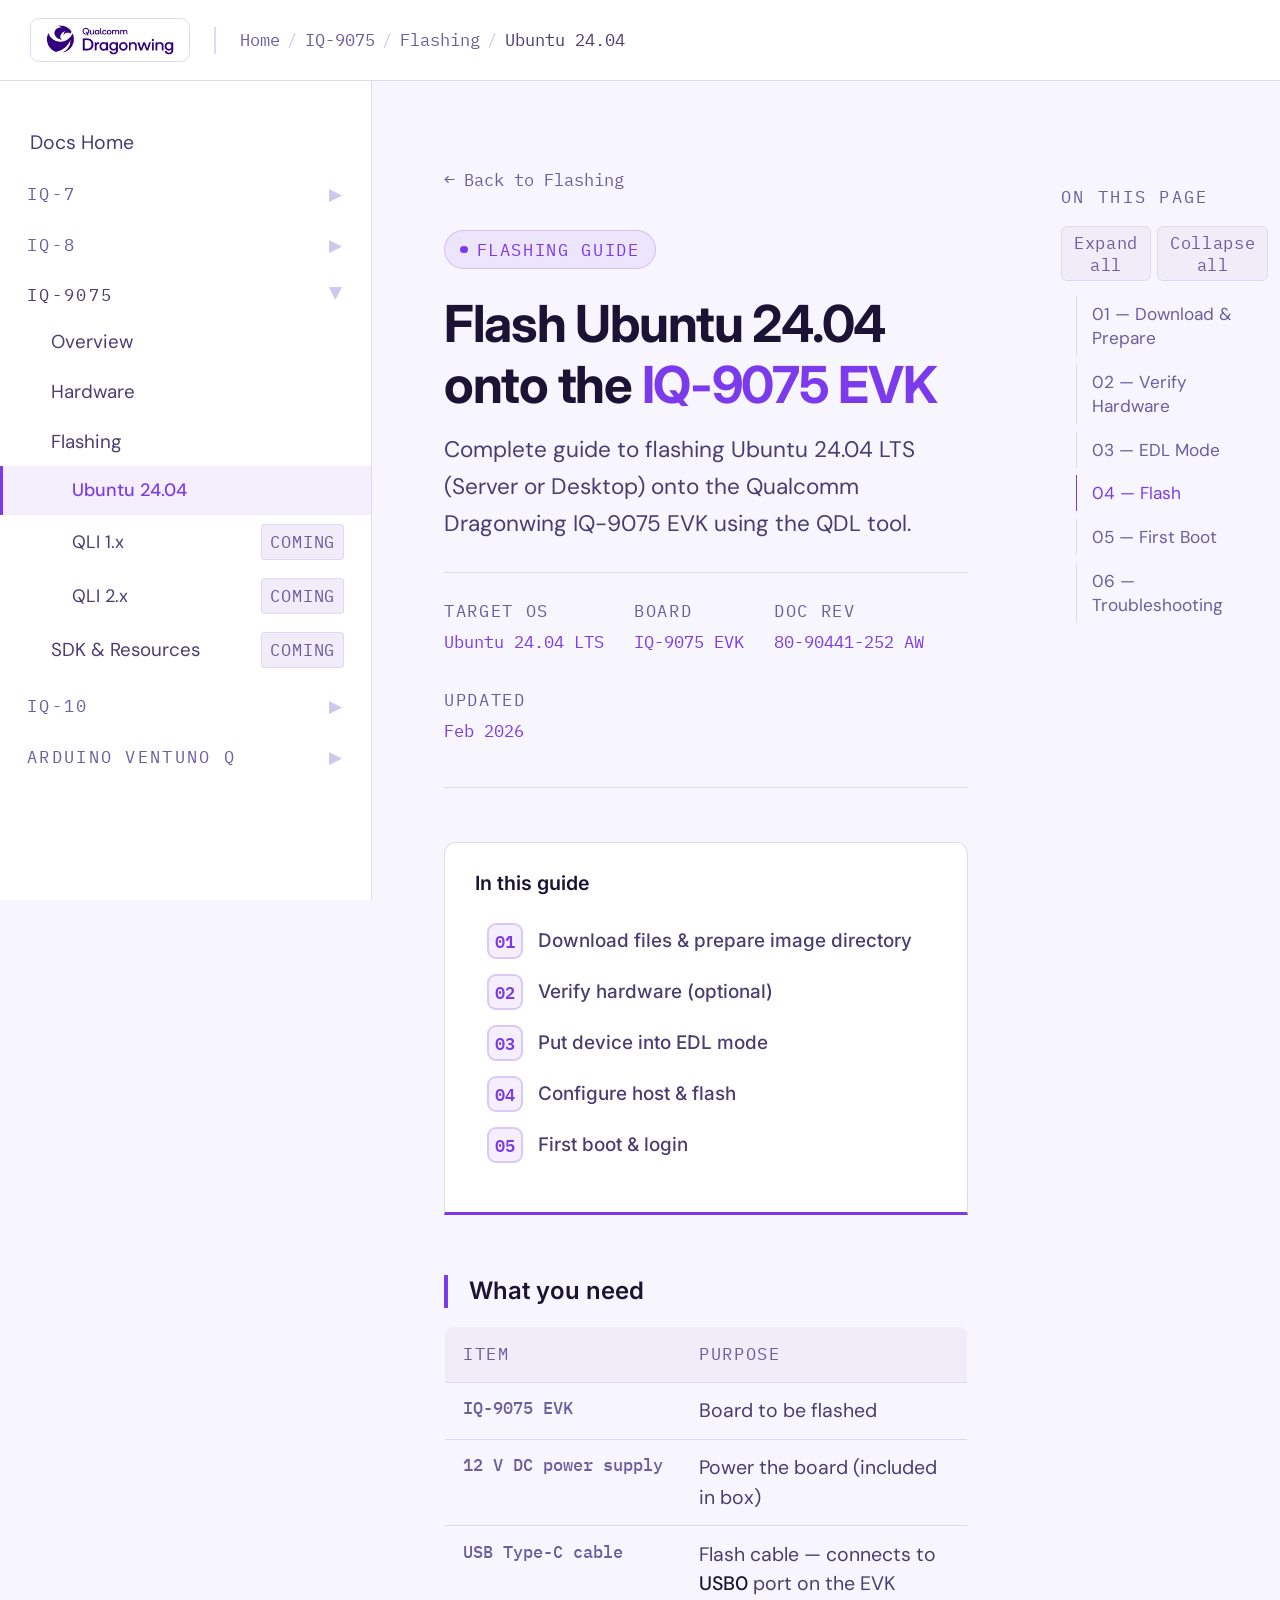
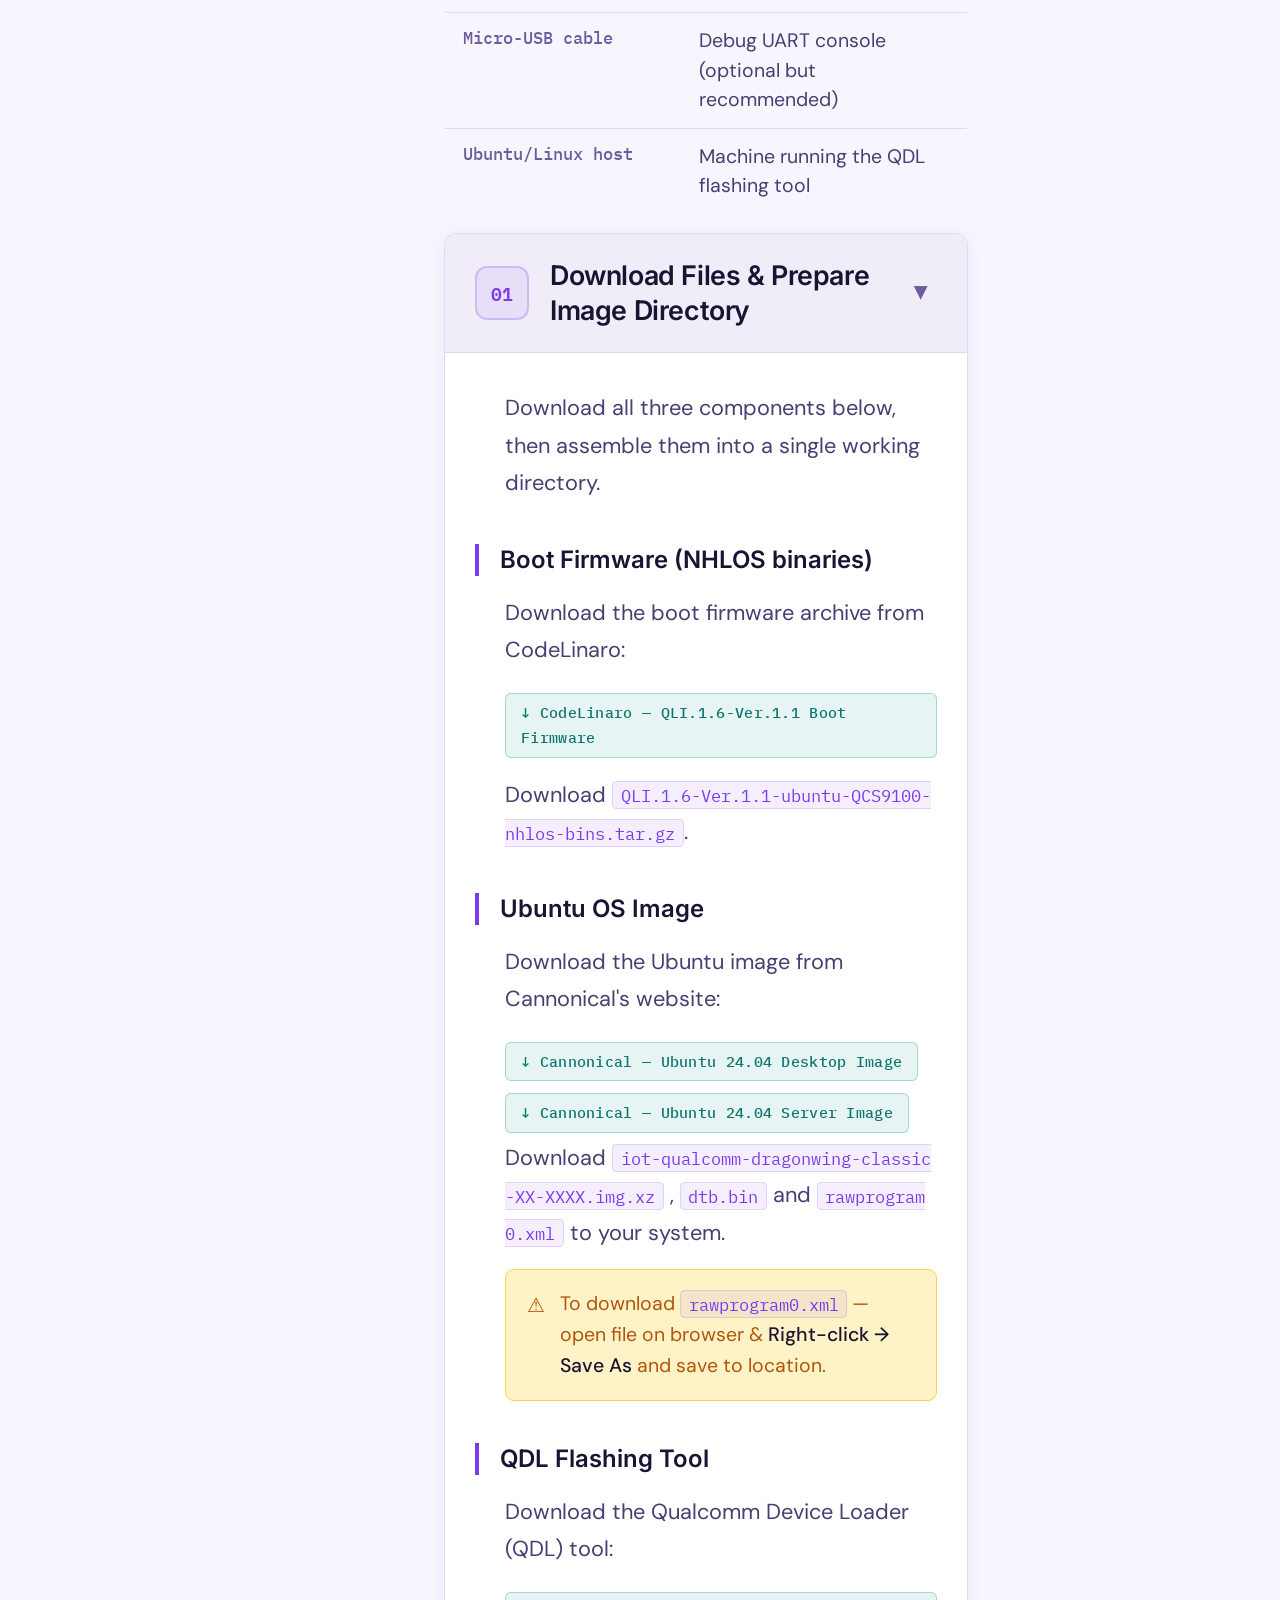
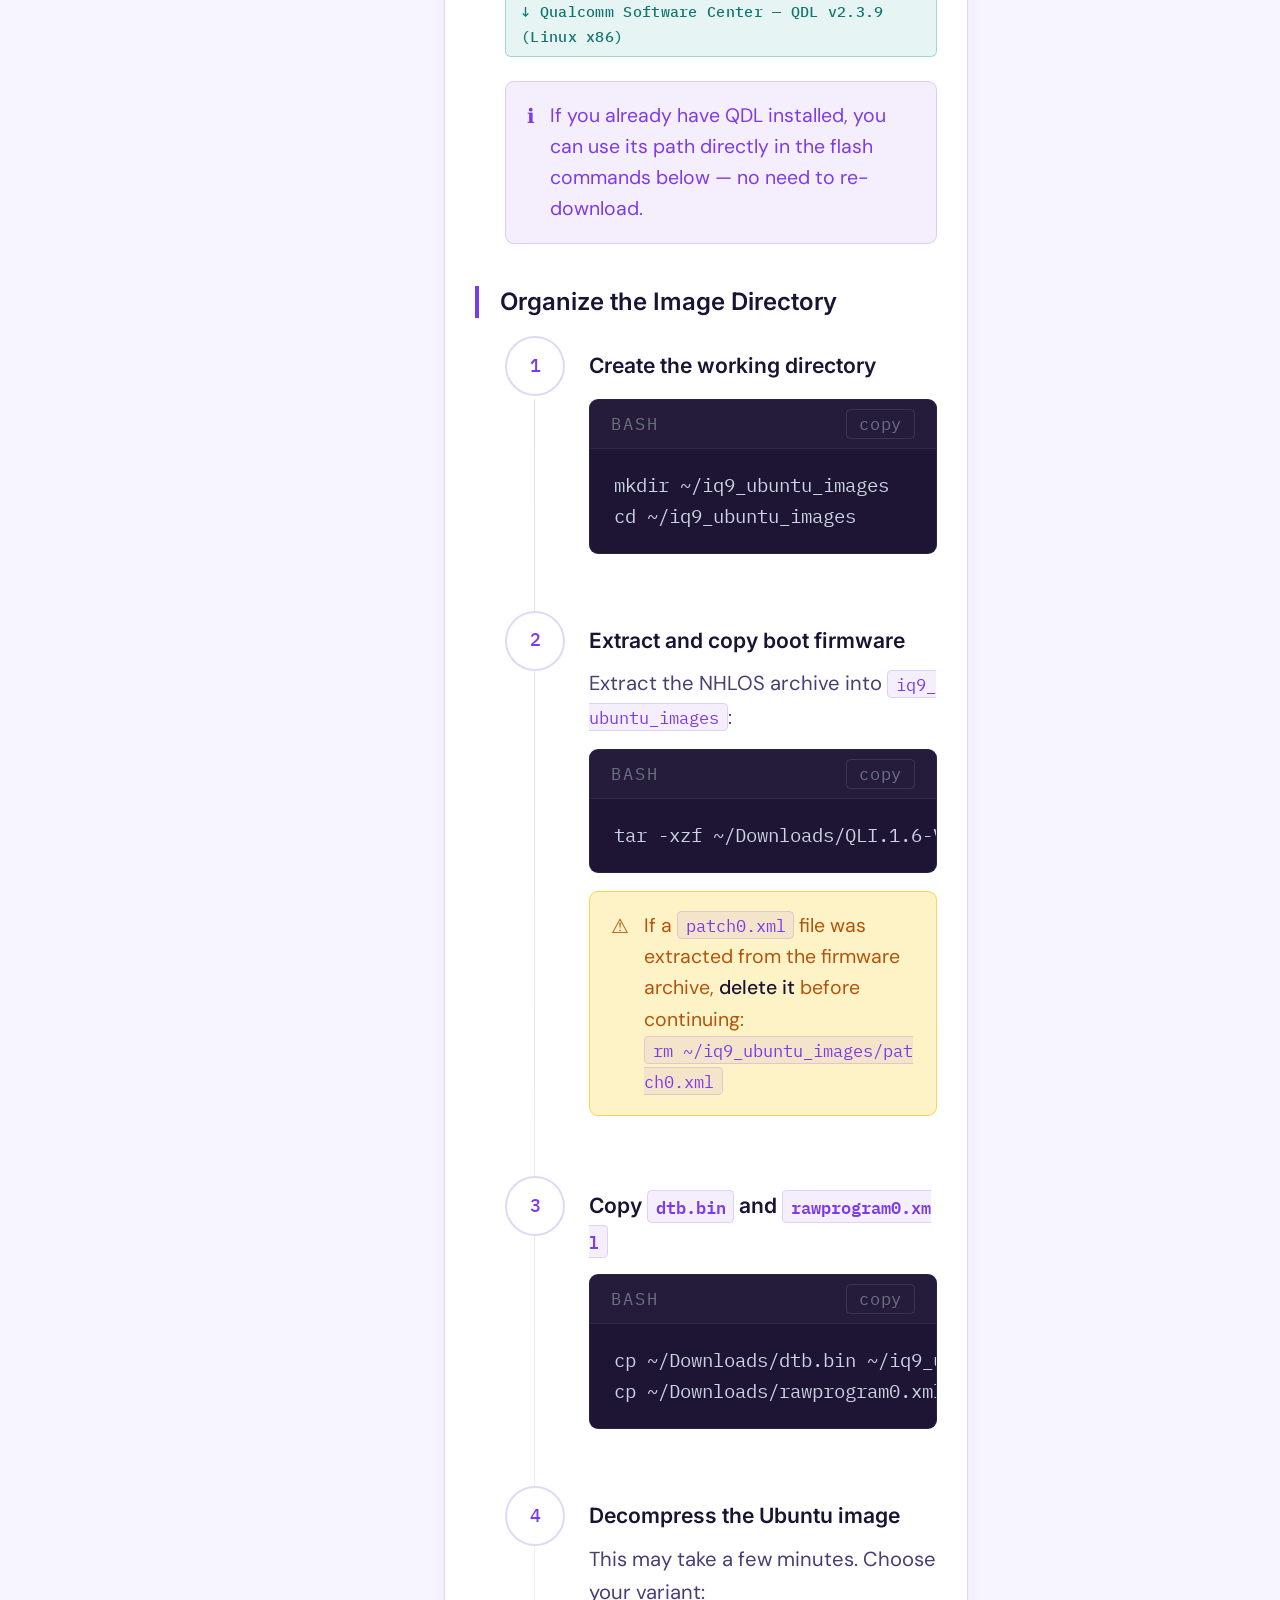
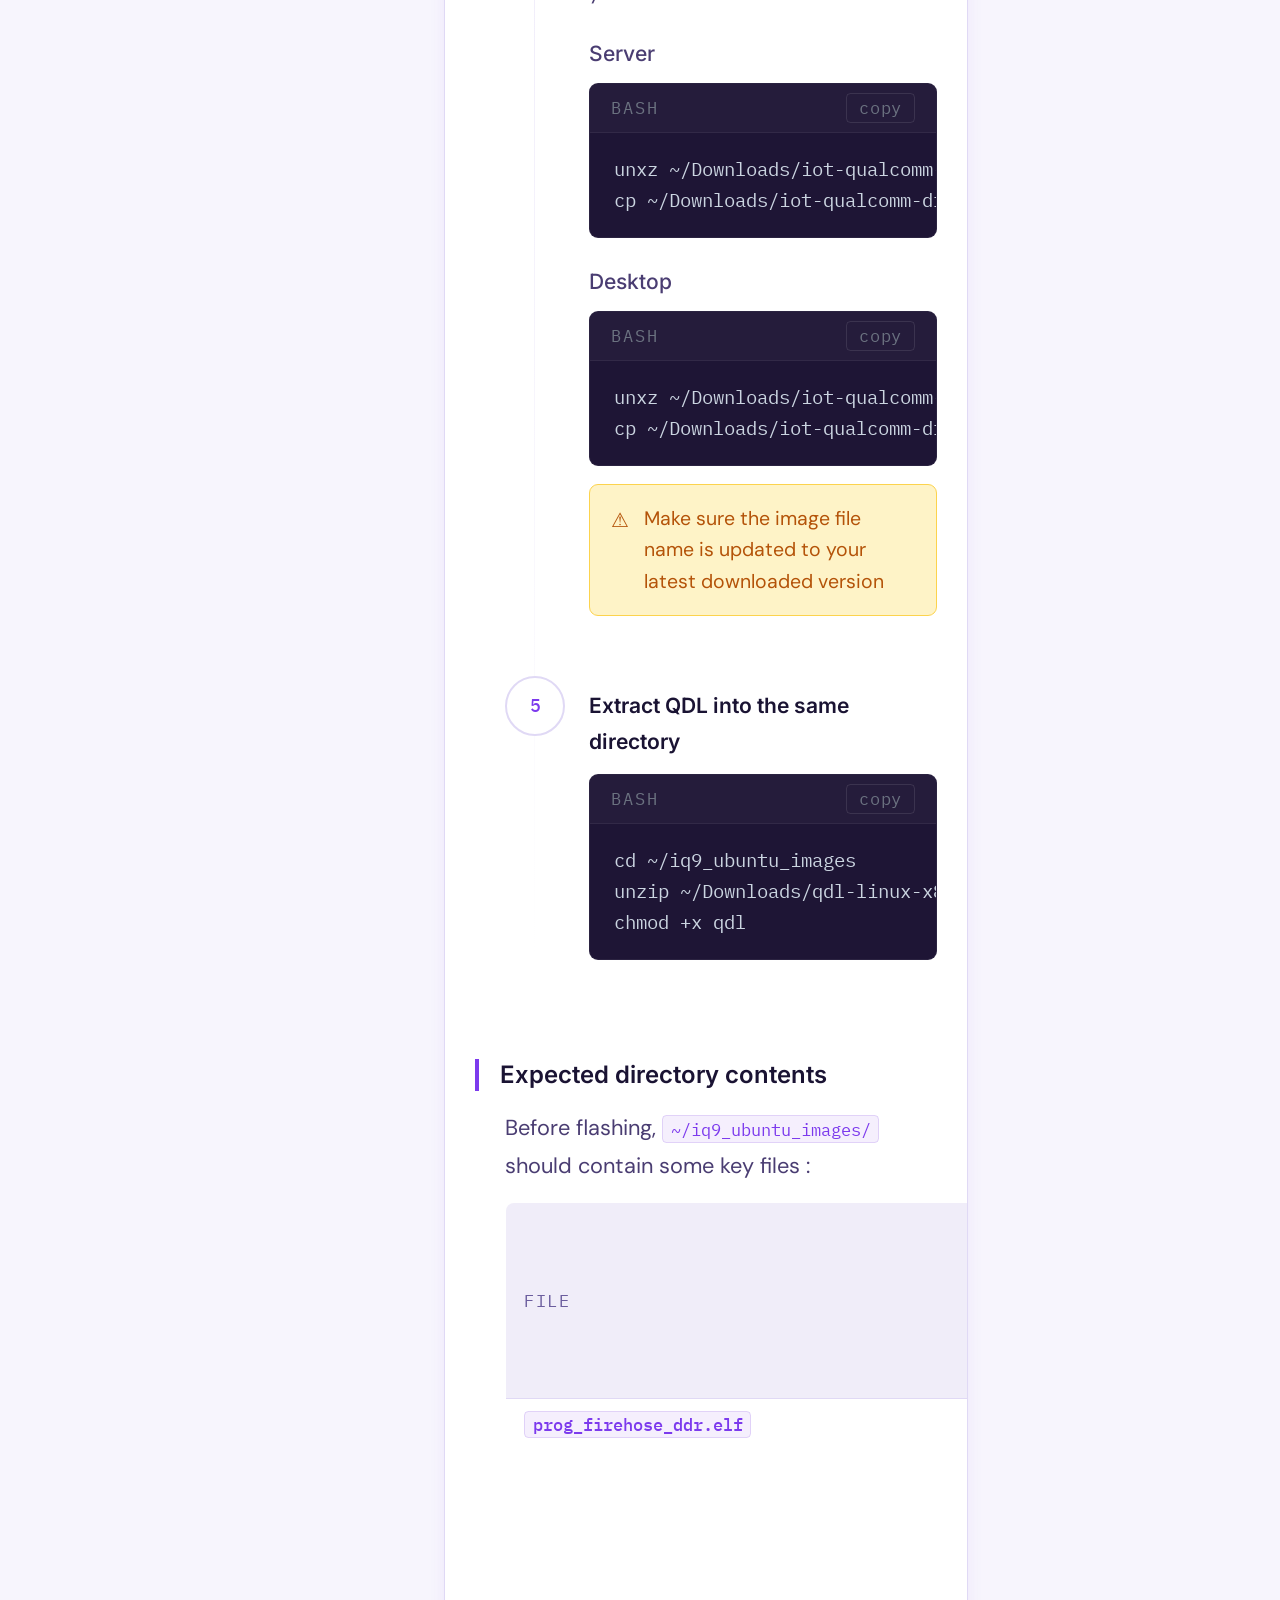
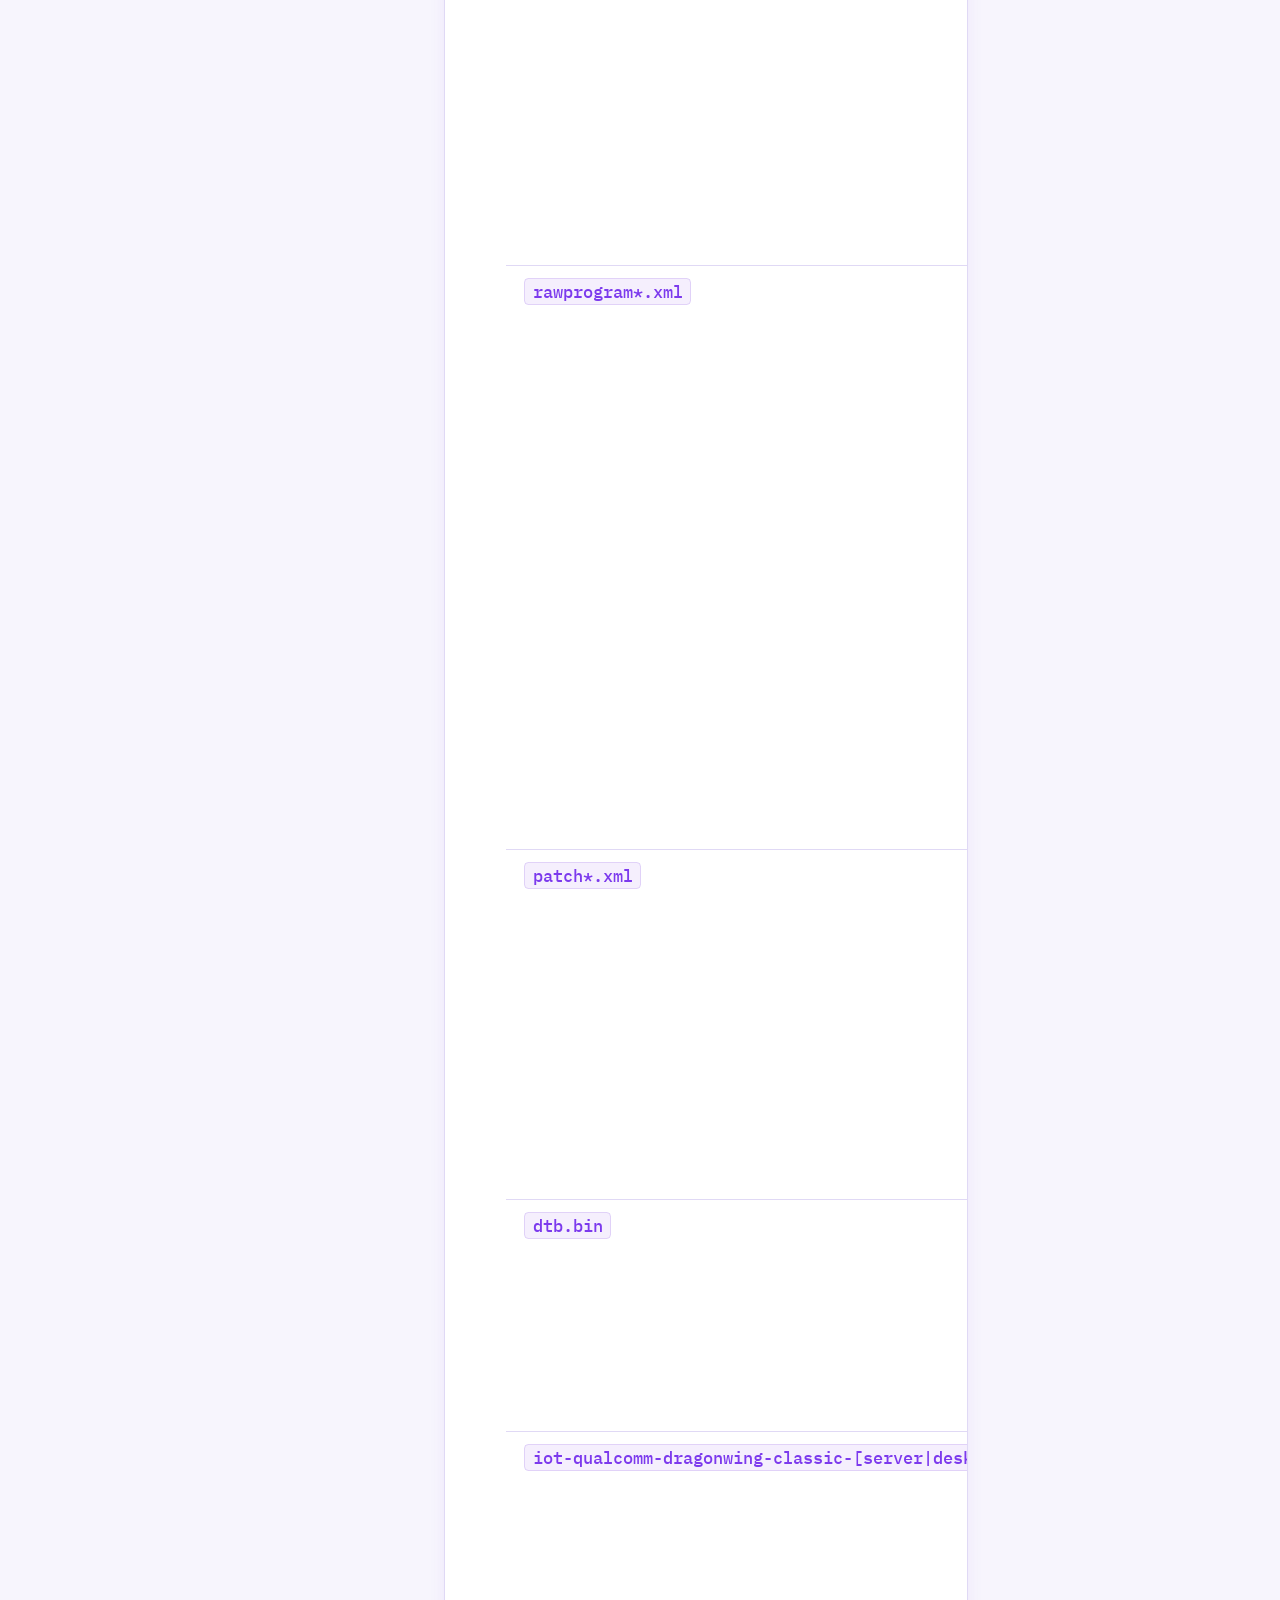
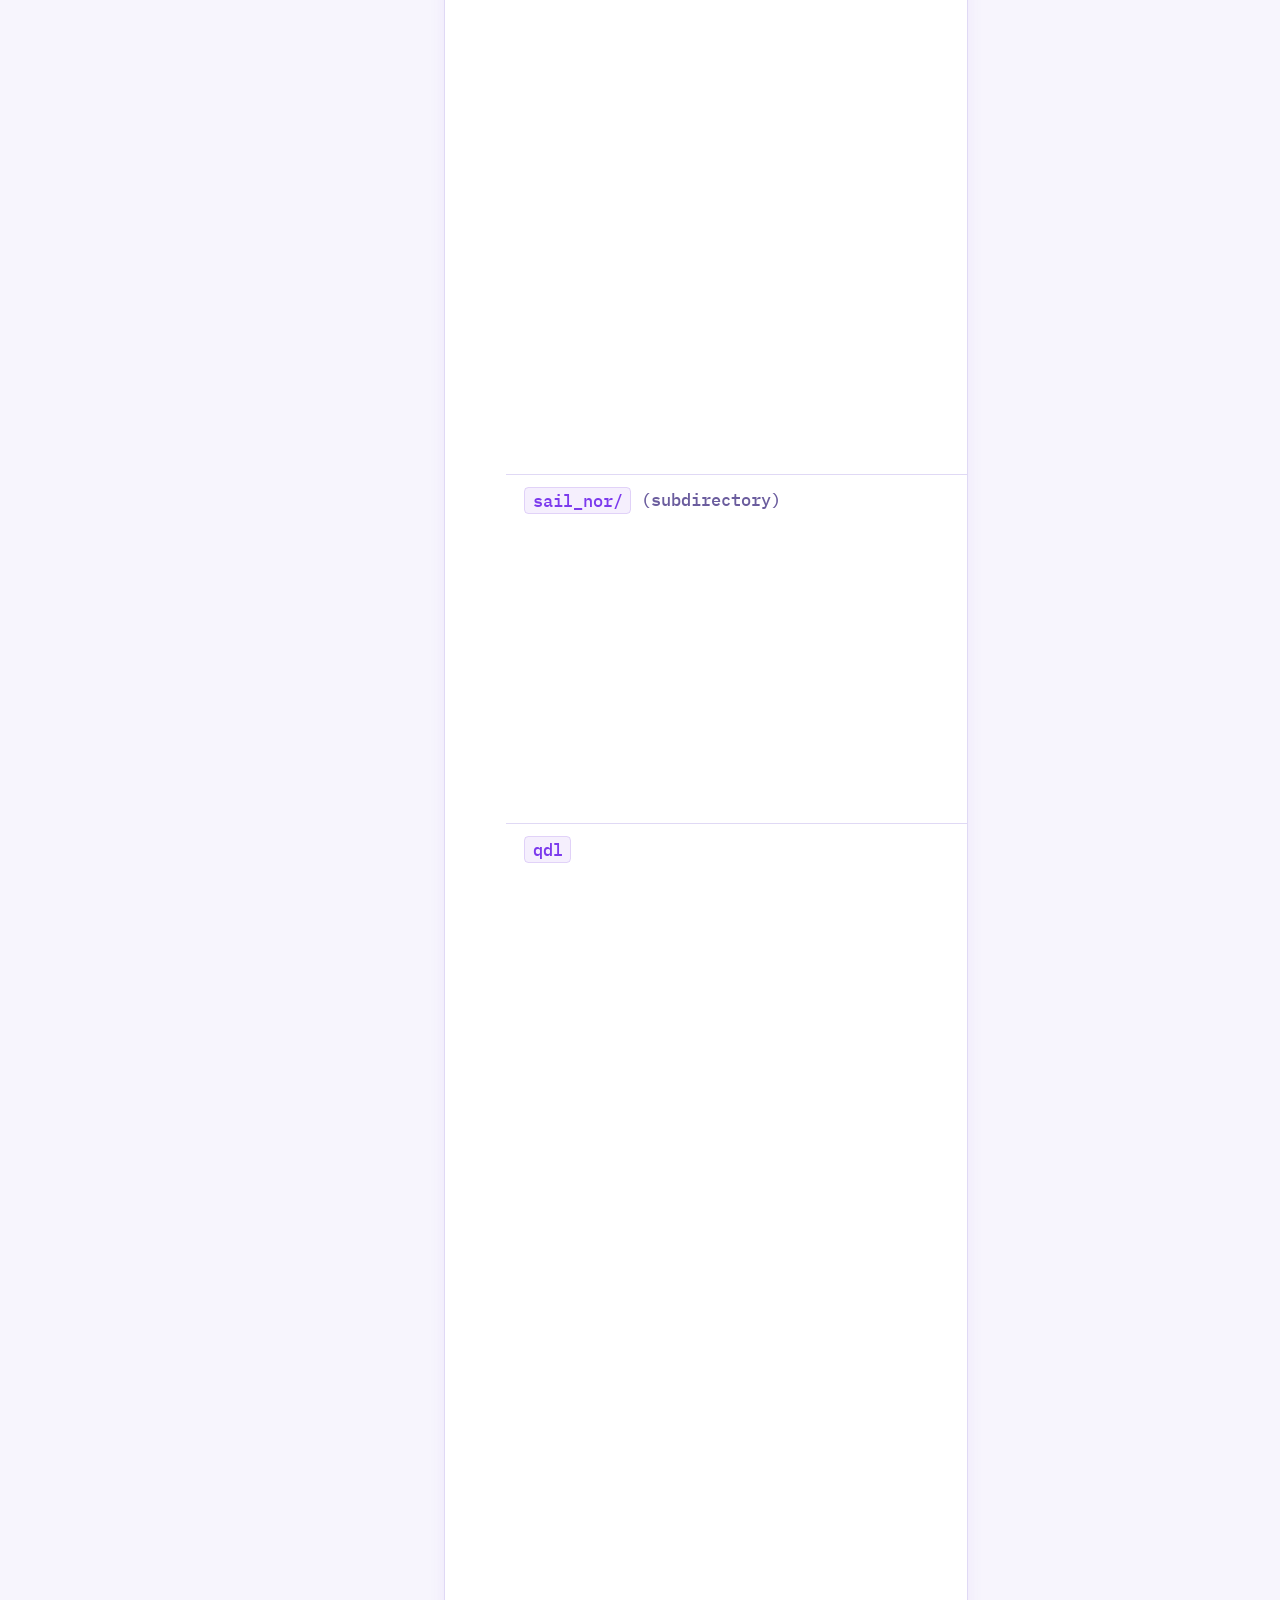
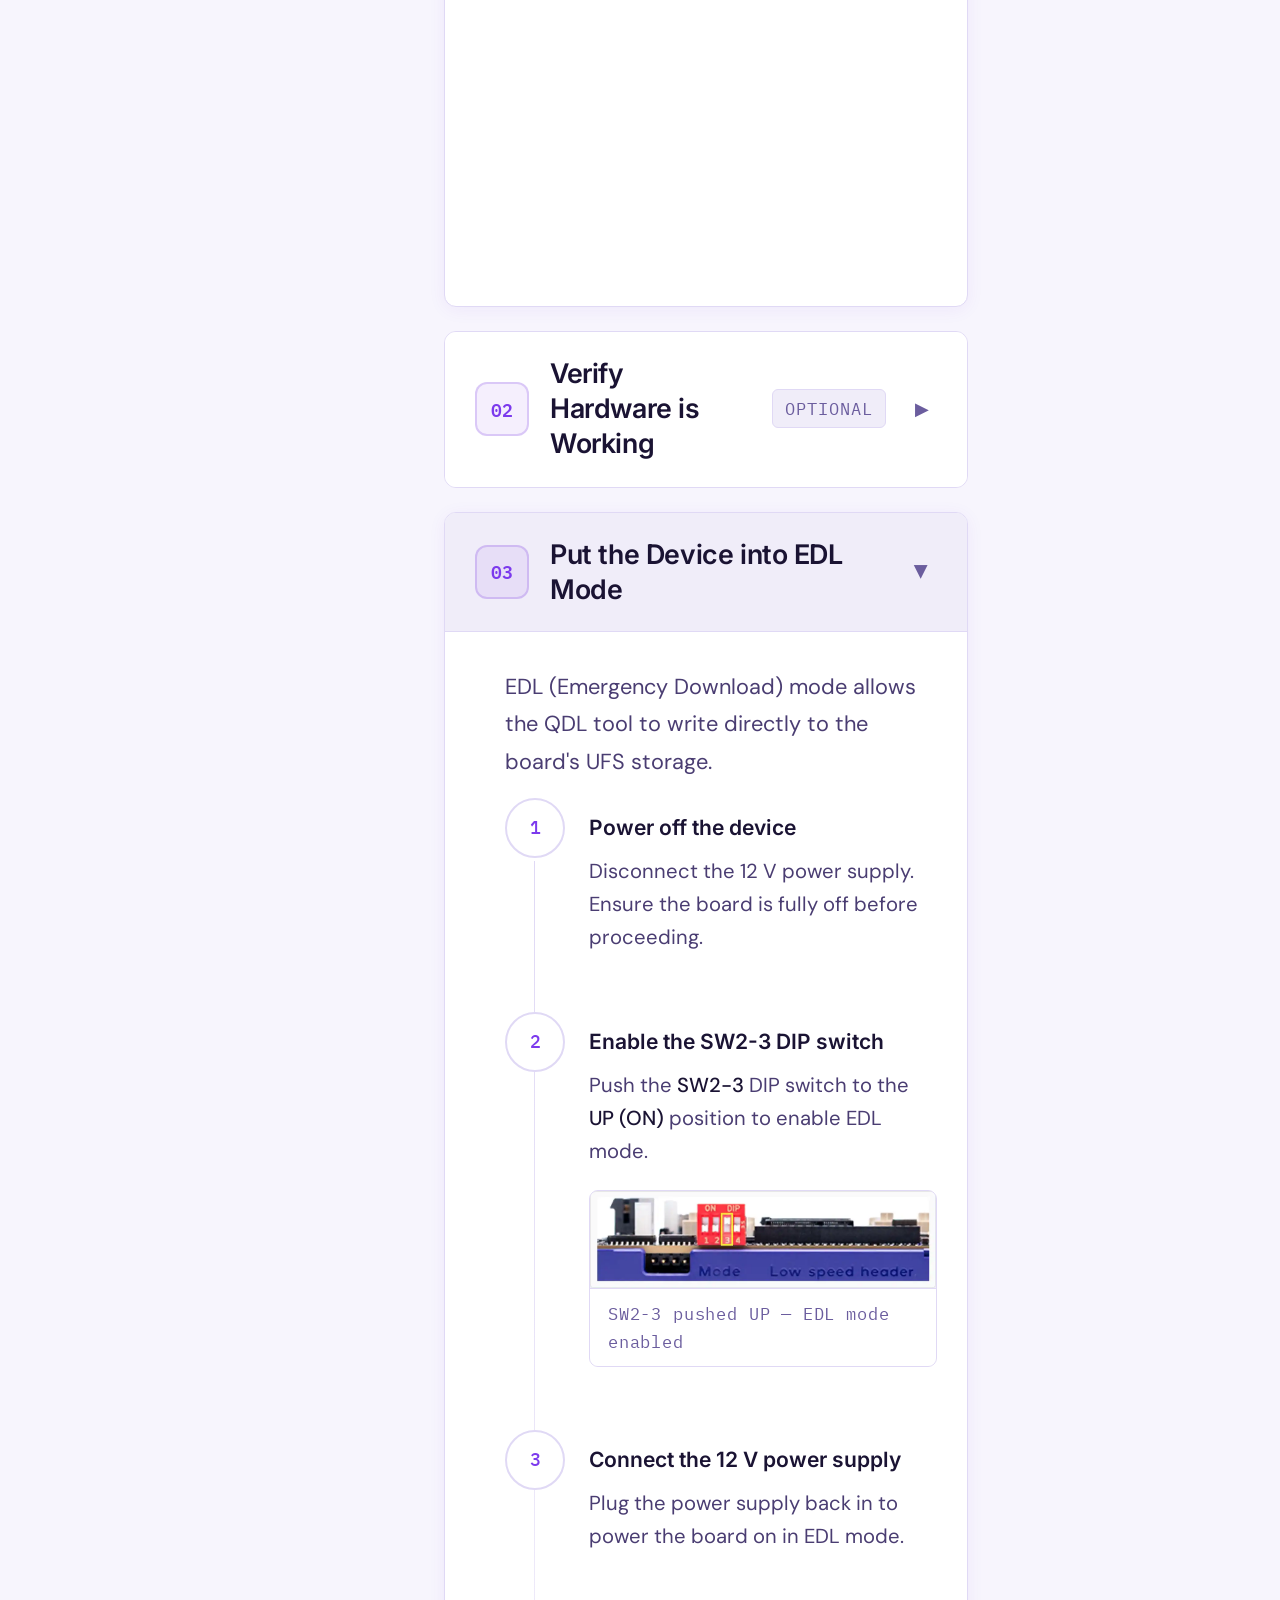
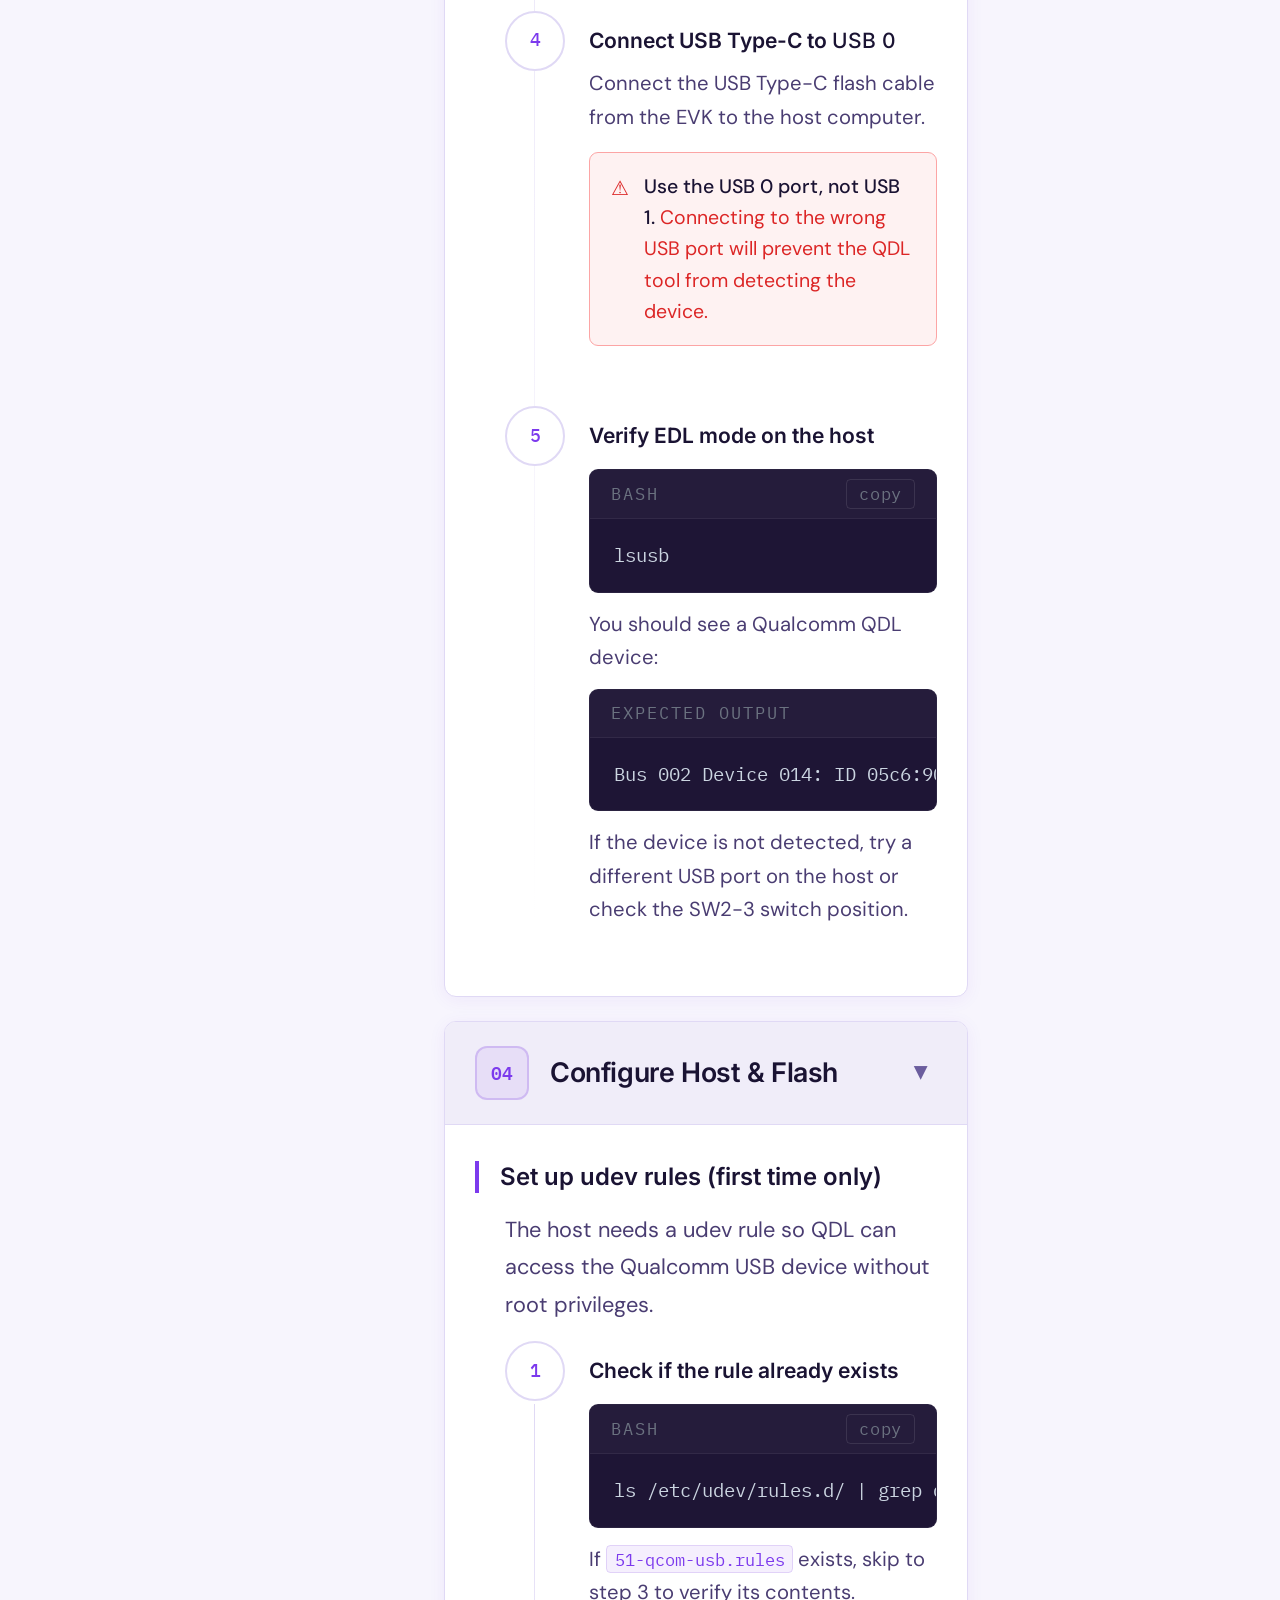
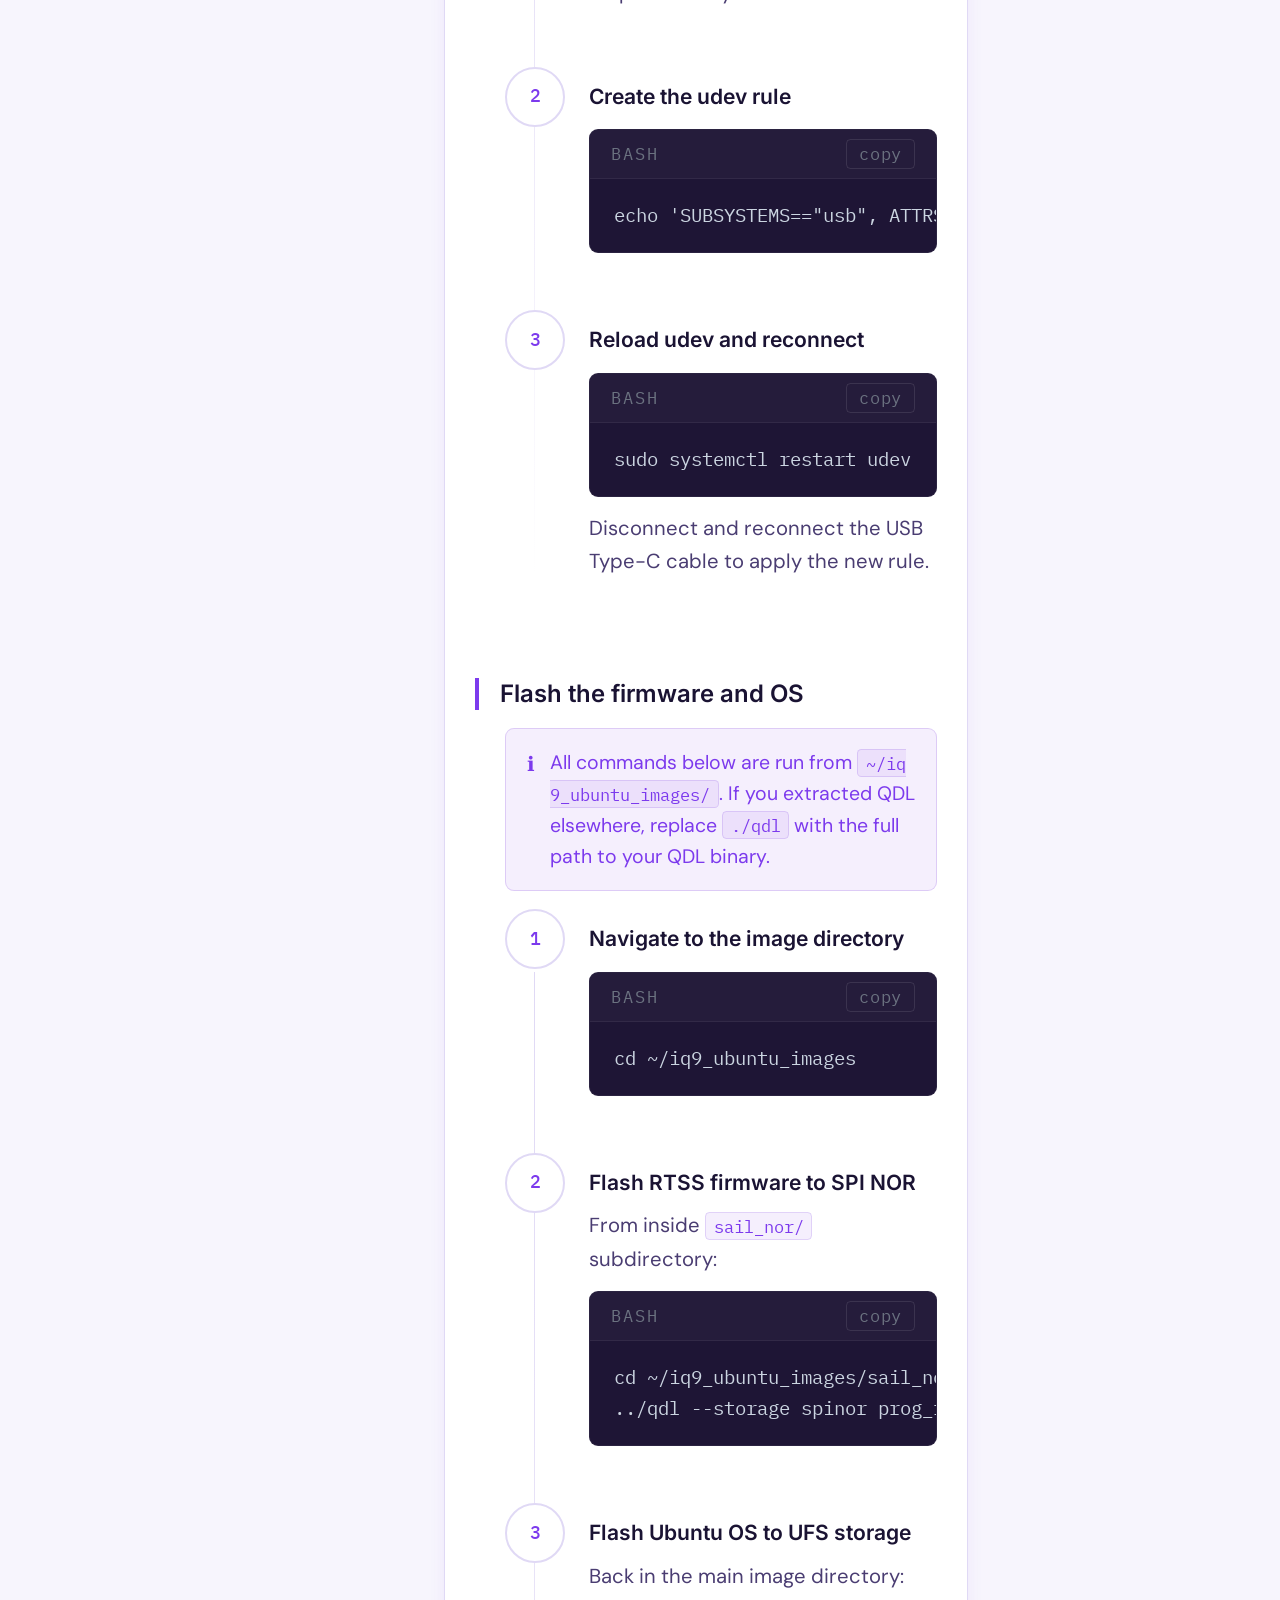
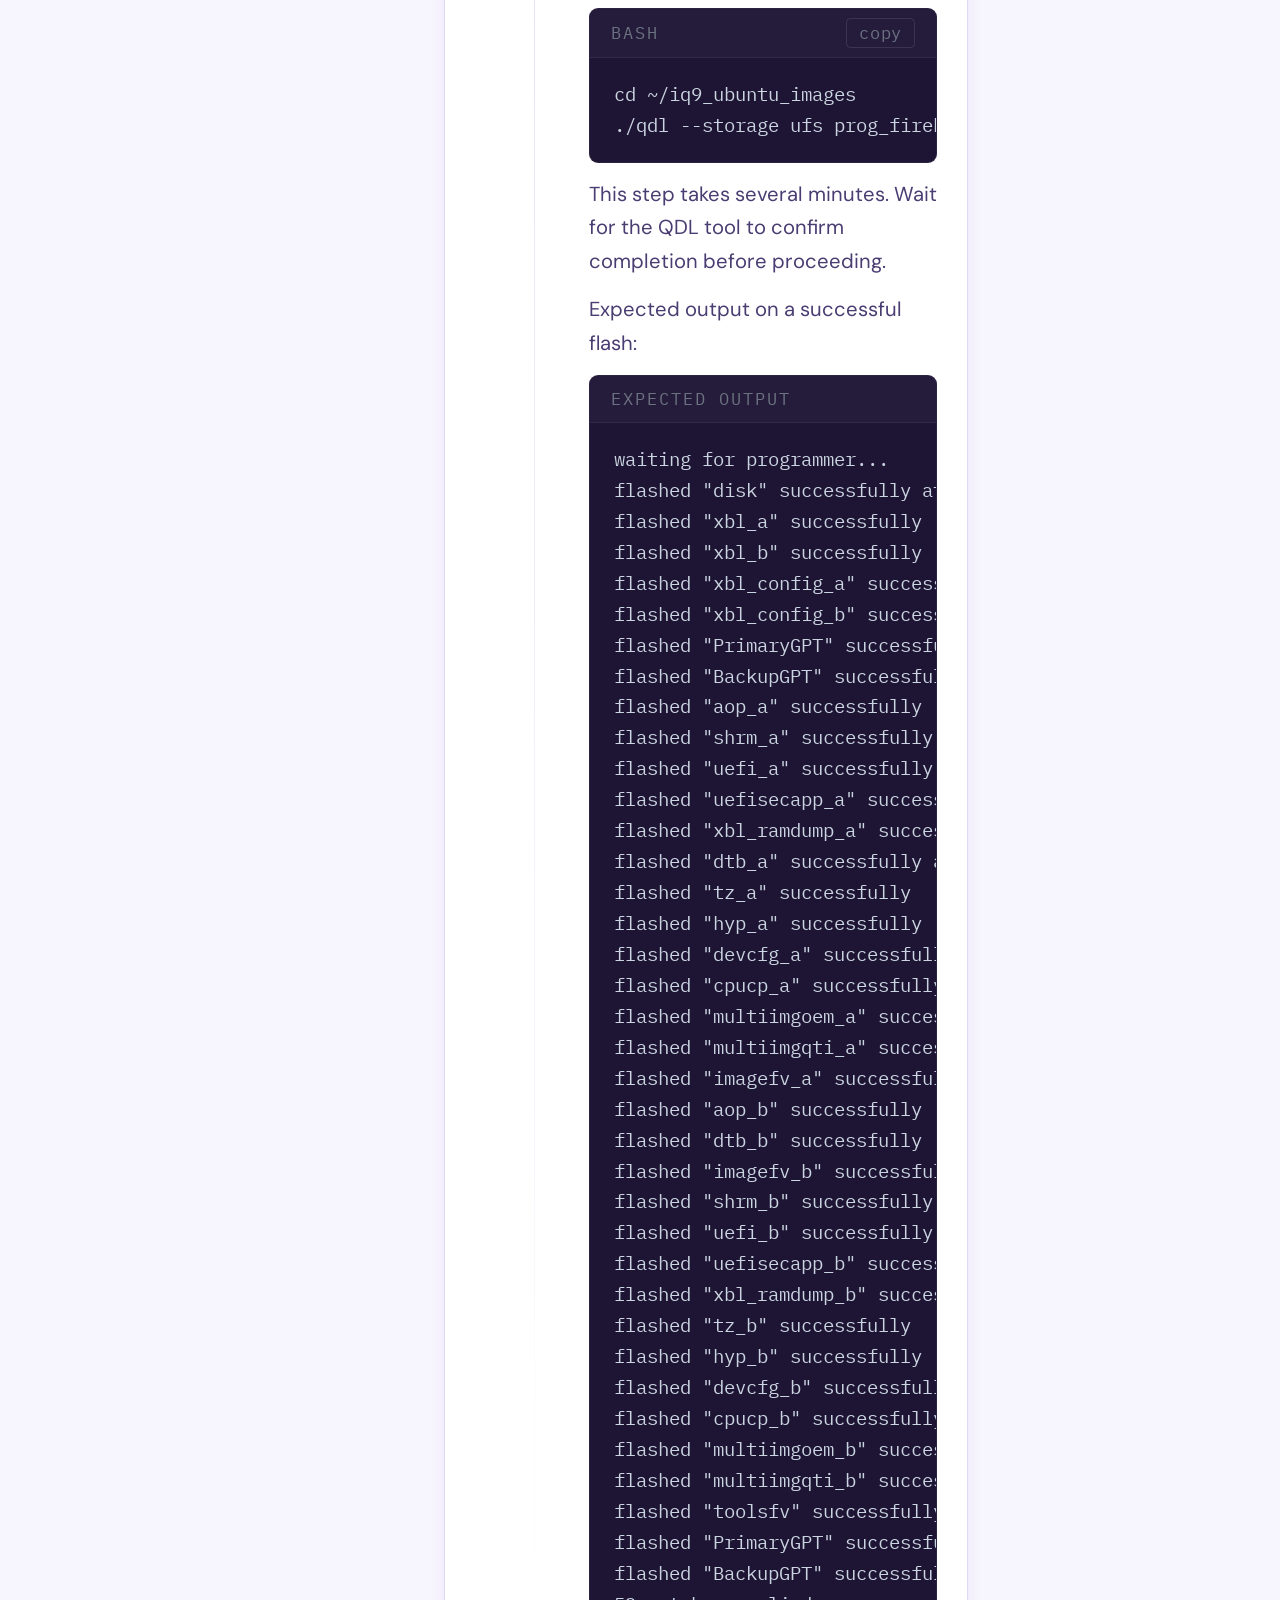
==== iq9/flashing/ubuntu.html @ f3ea0aab "first commit" ====
<!DOCTYPE html>
<html lang="en">
<head>
  <meta charset="UTF-8">
  <meta name="viewport" content="width=device-width, initial-scale=1.0">
  <title>Flash Ubuntu 24.04 — IQ-9075 EVK</title>
  <link rel="stylesheet" href="../../assets/css/docs.css">
</head>
<body>

<!-- Top Nav -->
<nav class="topnav">
  <a class="topnav-brand" href="../../index.html">
    <img class="topnav-logo" src="../../old_website_pages/Qualcomm-Dragonwing-logo.jpeg" alt="Qualcomm Dragonwing">
  </a>
  <div class="topnav-sep"></div>
  <div class="topnav-breadcrumb">
    <a href="../../index.html">Home</a>
    <span class="crumb-sep">/</span>
    <a href="../index.html">IQ-9075</a>
    <span class="crumb-sep">/</span>
    <a href="index.html">Flashing</a>
    <span class="crumb-sep">/</span>
    <span class="crumb-current">Ubuntu 24.04</span>
  </div>
  <button class="topnav-hamburger" id="hamburger">☰</button>
</nav>

<div class="page-layout">
  <nav class="sidebar" id="sidebar"></nav>

  <div class="main-wrap">
    <main class="main-content">

      <a class="back-btn" href="index.html"><span class="back-arrow">←</span> Back to Flashing</a>

      <!-- Page Header -->
      <div class="page-header">
        <div class="chip">Flashing Guide</div>
        <h1>Flash Ubuntu 24.04 onto the <em>IQ-9075 EVK</em></h1>
        <p class="page-subtitle">
          Complete guide to flashing Ubuntu 24.04 LTS (Server or Desktop) onto the Qualcomm Dragonwing IQ-9075 EVK using the QDL tool.
        </p>
        <div class="meta-row">
          <div class="meta-item">
            <span class="meta-label">Target OS</span>
            <span class="meta-value">Ubuntu 24.04 LTS</span>
          </div>
          <div class="meta-item">
            <span class="meta-label">Board</span>
            <span class="meta-value">IQ-9075 EVK</span>
          </div>
          <div class="meta-item">
            <span class="meta-label">Doc Rev</span>
            <span class="meta-value">80-90441-252 AW</span>
          </div>
          <div class="meta-item">
            <span class="meta-label">Updated</span>
            <span class="meta-value">Feb 2026</span>
          </div>
        </div>
      </div>

      <!-- Overview TOC -->
          <div class="inline-toc" style="margin-top:28px;">
            <div class="inline-toc-title">In this guide</div>
            <ol>
              <li><a href="#dl">Download files &amp; prepare image directory</a></li>
              <li><a href="#verify">Verify hardware (optional)</a></li>
              <li><a href="#edl">Put device into EDL mode</a></li>
              <li><a href="#flash">Configure host &amp; flash</a></li>
              <li><a href="#firstboot">First boot &amp; login</a></li>
            </ol>
          </div>

          <!-- Prerequisites -->
          <h3>What you need</h3>
          <table class="doc-table">
            <thead><tr><th>Item</th><th>Purpose</th></tr></thead>
            <tbody>
              <tr><td>IQ-9075 EVK</td><td>Board to be flashed</td></tr>
              <tr><td>12 V DC power supply</td><td>Power the board (included in box)</td></tr>
              <tr><td>USB Type-C cable</td><td>Flash cable — connects to <strong>USB0</strong> port on the EVK</td></tr>
              <tr><td>Micro-USB cable</td><td>Debug UART console (optional but recommended)</td></tr>
              <tr><td>Ubuntu/Linux host</td><td>Machine running the QDL flashing tool</td></tr>
            </tbody>
          </table>

          <!-- ── SECTION 1: Download ── -->
          <details class="collapsible-section" id="dl" open>
            <summary>
              <span class="section-num">01</span>
              <h2>Download Files &amp; Prepare Image Directory</h2>
              <span class="collapse-arrow">&#9654;</span>
            </summary>
            <div class="section-body">

              <p>Download all three components below, then assemble them into a single working directory.</p>

              <!-- 1a Boot firmware -->
              <h3>Boot Firmware (NHLOS binaries)</h3>
              <p>Download the boot firmware archive from CodeLinaro:</p>
              <a class="dl-link" href="https://artifacts.codelinaro.org/qli-ci/flashable-binaries/ubuntu-fw/QCS9100/QLI.1.6-Ver.1.1" target="_blank">
                ↓ CodeLinaro — QLI.1.6-Ver.1.1 Boot Firmware
              </a>
              <p style="margin-top:8px;">Download <code>QLI.1.6-Ver.1.1-ubuntu-QCS9100-nhlos-bins.tar.gz</code>.</p>

              <!-- 1b Ubuntu image -->
              <h3>Ubuntu OS Image</h3>
              <p>Download the Ubuntu image from Cannonical's website:</p>
              <a class="dl-link" href="https://people.canonical.com/~platform/images/qualcomm-iot/ubuntu-24.04/ubuntu-24.04-x08/ubuntu-desktop-24.04" target="_blank">
                ↓ Cannonical — Ubuntu 24.04 Desktop Image
              </a>
              <a class="dl-link" href="https://people.canonical.com/~platform/images/qualcomm-iot/ubuntu-24.04/ubuntu-24.04-x08/ubuntu-server-24.04" target="_blank">
                ↓ Cannonical — Ubuntu 24.04 Server Image
              </a>
              
              <p>Download <code>iot-qualcomm-dragonwing-classic-XX-XXXX.img.xz</code> , <code>dtb.bin</code> and <code>rawprogram0.xml</code> to your system.</p>
              <div class="callout warn">
                <span class="callout-icon">⚠</span>
                <span>
                  To download <code>rawprogram0.xml</code> — open file on browser & <strong>Right-click → Save As </strong> and save to location.
                </span>
              </div>

              <!-- 1c QDL tool -->
              <h3>QDL Flashing Tool</h3>
              <p>Download the Qualcomm Device Loader (QDL) tool:</p>
              <a class="dl-link" href="https://softwarecenter.qualcomm.com/catalog/item/Qualcomm_Device_Loader?osArch=X86&osDist=Debian&osType=Linux&version=2.3.9" target="_blank">
                ↓ Qualcomm Software Center — QDL v2.3.9 (Linux x86)
              </a>
              <div class="callout info">
                <span class="callout-icon">ℹ</span>
                <span>If you already have QDL installed, you can use its path directly in the flash commands below — no need to re-download.</span>
              </div>

              <!-- 1d Organize files -->
              <h3>Organize the Image Directory</h3>
              <div class="steps">
                <div class="step">
                  <div class="step-num">1</div>
                  <div class="step-body">
                    <div class="step-title">Create the working directory</div>
                    <div class="code-block">
                      <div class="code-header"><span class="code-lang">bash</span><button class="copy-btn">copy</button></div>
                      <pre>mkdir ~/iq9_ubuntu_images
cd ~/iq9_ubuntu_images</pre>
                    </div>
                  </div>
                </div>

                <div class="step">
                  <div class="step-num">2</div>
                  <div class="step-body">
                    <div class="step-title">Extract and copy boot firmware</div>
                    <p class="step-desc">Extract the NHLOS archive into <code>iq9_ubuntu_images</code>:</p>
                    <div class="code-block">
                      <div class="code-header"><span class="code-lang">bash</span><button class="copy-btn">copy</button></div>
                      <pre>tar -xzf ~/Downloads/QLI.1.6-Ver.1.1-ubuntu-QCS9100-nhlos-bins.tar.gz -C ~/iq9_ubuntu_images</pre>
                    </div>
                    <div class="callout warn">
                      <span class="callout-icon">⚠</span>
                      <span>If a <code>patch0.xml</code> file was extracted from the firmware archive, <strong>delete it</strong> before continuing:
                      <br><code>rm ~/iq9_ubuntu_images/patch0.xml</code></span>
                    </div>
                  </div>
                </div>

                <div class="step">
                  <div class="step-num">3</div>
                  <div class="step-body">
                    <div class="step-title">Copy <code>dtb.bin</code> and <code>rawprogram0.xml</code></div>
                    <div class="code-block">
                      <div class="code-header"><span class="code-lang">bash</span><button class="copy-btn">copy</button></div>
                      <pre>cp ~/Downloads/dtb.bin ~/iq9_ubuntu_images/
cp ~/Downloads/rawprogram0.xml ~/iq9_ubuntu_images/</pre>
                    </div>
                  </div>
                </div>

                <div class="step">
                  <div class="step-num">4</div>
                  <div class="step-body">
                    <div class="step-title">Decompress the Ubuntu image</div>
                    <p class="step-desc">This may take a few minutes. Choose your variant:</p>
                    <h4>Server</h4>
                    <div class="code-block">
                      <div class="code-header"><span class="code-lang">bash</span><button class="copy-btn">copy</button></div>
                      <pre>unxz ~/Downloads/iot-qualcomm-dragonwing-classic-server-2404-x08-20260210.4096b.img.xz
cp ~/Downloads/iot-qualcomm-dragonwing-classic-server-2404-x08-20260210.4096b.img ~/iq9_ubuntu_images/</pre>
                    </div>
                    <h4>Desktop</h4>
                    <div class="code-block">
                      <div class="code-header"><span class="code-lang">bash</span><button class="copy-btn">copy</button></div>
                      <pre>unxz ~/Downloads/iot-qualcomm-dragonwing-classic-desktop-2404-x08-20260210.4096b.img.xz
cp ~/Downloads/iot-qualcomm-dragonwing-classic-desktop-2404-x08-20260210.4096b.img ~/iq9_ubuntu_images/</pre>
                    </div>
                    <div class="callout warn">
                      <span class="callout-icon">⚠</span>
                      <span>Make sure the image file name is updated to your latest downloaded version</span>
                    </div>

                  </div>
                </div>

                <div class="step">
                  <div class="step-num">5</div>
                  <div class="step-body">
                    <div class="step-title">Extract QDL into the same directory</div>
                    <div class="code-block">
                      <div class="code-header"><span class="code-lang">bash</span><button class="copy-btn">copy</button></div>
                      <pre>cd ~/iq9_ubuntu_images
unzip ~/Downloads/qdl-linux-x86-2.3.9.zip
chmod +x qdl</pre>
                    </div>
                  </div>
                </div>
              </div><!-- /steps -->

              <h3>Expected directory contents</h3>
              <p>Before flashing, <code>~/iq9_ubuntu_images/</code> should contain some key files : </p>
              <table class="doc-table">
                <thead><tr><th>File</th><th>Source</th></tr></thead>
                <tbody>
                  <tr><td><code>prog_firehose_ddr.elf</code></td><td>Image Programmer</td></tr>
                  <tr><td><code>rawprogram*.xml</code></td><td>Boot firmware + Canonical</td></tr>
                  <tr><td><code>patch*.xml</code></td><td>Boot firmware</td></tr>
                  <tr><td><code>dtb.bin</code></td><td>Canonical</td></tr>
                  <tr><td><code>iot-qualcomm-dragonwing-classic-[server|desktop]-XXXXXX.img</code></td><td>Canonical (decompressed)</td></tr>
                  <tr><td><code>sail_nor/</code> (subdirectory)</td><td>Boot firmware</td></tr>
                  <tr><td><code>qdl</code></td><td>QDL tool (if not using an existing QDL elsewhere)</td></tr>
                </tbody>
              </table>

            </div>
          </details>

          <!-- ── SECTION 2: Verify hardware (optional) ── -->
          <details class="collapsible-section" id="verify">
            <summary>
              <span class="section-num">02</span>
              <h2>Verify Hardware is Working</h2>
              <span class="section-badge">Optional</span>
              <span class="collapse-arrow">&#9654;</span>
            </summary>
            <div class="section-body">

              <p>
                The IQ-9075 EVK ships with a pre-installed Qualcomm Linux image. Before flashing Ubuntu, you can verify the hardware is functional by observing the boot process over the debug UART. This step is optional — if you want to go straight to flashing, skip to <a href="#edl">Step 3</a>.
              </p>

              <div class="callout info">
                <span class="callout-icon">ℹ</span>
                <span>Do <strong>not</strong> log in to the console during this check — just observe the boot logs.</span>
              </div>

              <div class="steps">
                <div class="step">
                  <div class="step-num">1</div>
                  <div class="step-body">
                    <div class="step-title">Connect the cables</div>
                    <p class="step-desc">
                      Connect the <strong>Micro-USB cable</strong> to the <strong>Debug UART port</strong> on the EVK and to your host computer. Then plug in the <strong>12 V power supply</strong>.
                    </p>
                    <figure class="doc-image">
                      <img src="../../old_website_pages/IQ9-with-power-debug-usb-labeled.png"
                           alt="IQ-9075 EVK showing power and debug USB connection points">
                      <figcaption>Power supply (barrel jack) and Debug UART (Micro-USB) connection points</figcaption>
                    </figure>
                  </div>
                </div>

                <div class="step">
                  <div class="step-num">2</div>
                  <div class="step-body">
                    <div class="step-title">Install a serial terminal</div>
                    <div class="code-block">
                      <div class="code-header"><span class="code-lang">bash</span><button class="copy-btn">copy</button></div>
                      <pre>sudo apt update && sudo apt install -y screen picocom</pre>
                    </div>
                  </div>
                </div>

                <div class="step">
                  <div class="step-num">3</div>
                  <div class="step-body">
                    <div class="step-title">Identify the serial port</div>
                    <div class="code-block">
                      <div class="code-header"><span class="code-lang">bash</span><button class="copy-btn">copy</button></div>
                      <pre>ls /dev/ttyUSB*</pre>
                    </div>
                    <p class="step-desc">Sample output: <code>/dev/ttyUSB0</code> or <code>/dev/ttyUSB1</code></p>
                  </div>
                </div>

                <div class="step">
                  <div class="step-num">4</div>
                  <div class="step-body">
                    <div class="step-title">Open the serial terminal</div>
                    <p class="step-desc">Using <code>screen</code>:</p>
                    <div class="code-block">
                      <div class="code-header"><span class="code-lang">bash</span><button class="copy-btn">copy</button></div>
                      <pre>sudo screen /dev/ttyUSB1 115200</pre>
                    </div>
                    <p class="step-desc">Or using <code>picocom</code>:</p>
                    <div class="code-block">
                      <div class="code-header"><span class="code-lang">bash</span><button class="copy-btn">copy</button></div>
                      <pre>sudo picocom -b 115200 /dev/ttyUSB1</pre>
                    </div>
                    <div class="callout info">
                      <span class="callout-icon">ℹ</span>
                      <span>Adjust <code>/dev/ttyUSB1</code> to match the port from step 3. The debug UART port is typically /dev/ttyUSB1. Try all other ports if boot logs are not visible.</span>
                    </div>
                  </div>
                </div>

                <div class="step">
                  <div class="step-num">5</div>
                  <div class="step-body">
                    <div class="step-title">Power the board and observe boot logs</div>
                    <p class="step-desc">
                      Plug in the 12 V power supply (if not already connected). You should see the Qualcomm Linux boot log scrolling in the terminal — kernel messages, service startup, and a login prompt. This confirms the board and UART connection are working correctly.
                    </p>
                    <p class="step-desc">
                      Do <strong>not</strong> log in. Power off the board before proceeding to flashing.
                    </p>
                  </div>
                </div>
              </div><!-- /steps -->

            </div>
          </details>

          <!-- ── SECTION 3: EDL Mode ── -->
          <details class="collapsible-section" id="edl" open>
            <summary>
              <span class="section-num">03</span>
              <h2>Put the Device into EDL Mode</h2>
              <span class="collapse-arrow">&#9654;</span>
            </summary>
            <div class="section-body">

              <p>EDL (Emergency Download) mode allows the QDL tool to write directly to the board's UFS storage.</p>

              <div class="steps">
                <div class="step">
                  <div class="step-num">1</div>
                  <div class="step-body">
                    <div class="step-title">Power off the device</div>
                    <p class="step-desc">Disconnect the 12 V power supply. Ensure the board is fully off before proceeding.</p>
                  </div>
                </div>

                <div class="step">
                  <div class="step-num">2</div>
                  <div class="step-body">
                    <div class="step-title">Enable the SW2-3 DIP switch</div>
                    <p class="step-desc">Push the <strong>SW2-3</strong> DIP switch to the <strong>UP (ON)</strong> position to enable EDL mode.</p>
                    <figure class="doc-image">
                      <img src="../../old_website_pages/EDL_switch_position.png"
                           alt="SW2-3 DIP switch in the ON position for EDL mode">
                      <figcaption>SW2-3 pushed UP — EDL mode enabled</figcaption>
                    </figure>
                  </div>
                </div>

                <div class="step">
                  <div class="step-num">3</div>
                  <div class="step-body">
                    <div class="step-title">Connect the 12 V power supply</div>
                    <p class="step-desc">Plug the power supply back in to power the board on in EDL mode.</p>
                  </div>
                </div>

                <div class="step">
                  <div class="step-num">4</div>
                  <div class="step-body">
                    <div class="step-title">Connect USB Type-C to <strong>USB 0</strong></div>
                    <p class="step-desc">Connect the USB Type-C flash cable from the EVK to the host computer.</p>
                    <div class="callout danger">
                      <span class="callout-icon">⚠</span>
                      <span>
                        <strong>Use the USB 0 port, not USB 1.</strong> Connecting to the wrong USB port will prevent the QDL tool from detecting the device.
                      </span>
                    </div>
                  </div>
                </div>

                <div class="step">
                  <div class="step-num">5</div>
                  <div class="step-body">
                    <div class="step-title">Verify EDL mode on the host</div>
                    <div class="code-block">
                      <div class="code-header"><span class="code-lang">bash</span><button class="copy-btn">copy</button></div>
                      <pre>lsusb</pre>
                    </div>
                    <p class="step-desc">You should see a Qualcomm QDL device:</p>
                    <div class="code-block">
                      <div class="code-header"><span class="code-lang">expected output</span></div>
                      <pre>Bus 002 Device 014: ID 05c6:9008 Qualcomm, Inc. Gobi Wireless Modem (QDL mode)</pre>
                    </div>
                    <p class="step-desc">If the device is not detected, try a different USB port on the host or check the SW2-3 switch position.</p>
                  </div>
                </div>
              </div><!-- /steps -->

            </div>
          </details>

          <!-- ── SECTION 4: Flash ── -->
          <details class="collapsible-section" id="flash" open>
            <summary>
              <span class="section-num">04</span>
              <h2>Configure Host &amp; Flash</h2>
              <span class="collapse-arrow">&#9654;</span>
            </summary>
            <div class="section-body">

              <!-- 4a udev -->
              <h3>Set up udev rules (first time only)</h3>
              <p>The host needs a udev rule so QDL can access the Qualcomm USB device without root privileges.</p>

              <div class="steps">
                <div class="step">
                  <div class="step-num">1</div>
                  <div class="step-body">
                    <div class="step-title">Check if the rule already exists</div>
                    <div class="code-block">
                      <div class="code-header"><span class="code-lang">bash</span><button class="copy-btn">copy</button></div>
                      <pre>ls /etc/udev/rules.d/ | grep qcom</pre>
                    </div>
                    <p class="step-desc">If <code>51-qcom-usb.rules</code> exists, skip to step 3 to verify its contents.</p>
                  </div>
                </div>

                <div class="step">
                  <div class="step-num">2</div>
                  <div class="step-body">
                    <div class="step-title">Create the udev rule</div>
                    <div class="code-block">
                      <div class="code-header"><span class="code-lang">bash</span><button class="copy-btn">copy</button></div>
                      <pre>echo 'SUBSYSTEMS=="usb", ATTRS{idVendor}=="05c6", ATTRS{idProduct}=="9008", MODE="0664", GROUP="plugdev"' | sudo tee /etc/udev/rules.d/51-qcom-usb.rules</pre>
                    </div>
                  </div>
                </div>

                <div class="step">
                  <div class="step-num">3</div>
                  <div class="step-body">
                    <div class="step-title">Reload udev and reconnect</div>
                    <div class="code-block">
                      <div class="code-header"><span class="code-lang">bash</span><button class="copy-btn">copy</button></div>
                      <pre>sudo systemctl restart udev</pre>
                    </div>
                    <p class="step-desc">Disconnect and reconnect the USB Type-C cable to apply the new rule.</p>
                  </div>
                </div>
              </div><!-- /steps -->

              <!-- 4b Flash commands -->
              <h3>Flash the firmware and OS</h3>
              <div class="callout info">
                <span class="callout-icon">ℹ</span>
                <span>All commands below are run from <code>~/iq9_ubuntu_images/</code>. If you extracted QDL elsewhere, replace <code>./qdl</code> with the full path to your QDL binary.</span>
              </div>

              <div class="steps">
                <div class="step">
                  <div class="step-num">1</div>
                  <div class="step-body">
                    <div class="step-title">Navigate to the image directory</div>
                    <div class="code-block">
                      <div class="code-header"><span class="code-lang">bash</span><button class="copy-btn">copy</button></div>
                      <pre>cd ~/iq9_ubuntu_images</pre>
                    </div>
                  </div>
                </div>

                <div class="step">
                  <div class="step-num">2</div>
                  <div class="step-body">
                    <div class="step-title">Flash RTSS firmware to SPI NOR</div>
                    <p class="step-desc">From inside <code>sail_nor/</code> subdirectory:</p>
                    <div class="code-block">
                      <div class="code-header"><span class="code-lang">bash</span><button class="copy-btn">copy</button></div>
                      <pre>cd ~/iq9_ubuntu_images/sail_nor
../qdl --storage spinor prog_firehose_ddr.elf rawprogram0.xml patch0.xml</pre>
                    </div>
                  </div>
                </div>

                <div class="step">
                  <div class="step-num">3</div>
                  <div class="step-body">
                    <div class="step-title">Flash Ubuntu OS to UFS storage</div>
                    <p class="step-desc">Back in the main image directory:</p>
                    <div class="code-block">
                      <div class="code-header"><span class="code-lang">bash</span><button class="copy-btn">copy</button></div>
                      <pre>cd ~/iq9_ubuntu_images
./qdl --storage ufs prog_firehose_ddr.elf rawprogram*.xml patch*.xml</pre>
                    </div>
                    <p class="step-desc">This step takes several minutes. Wait for the QDL tool to confirm completion before proceeding.</p>
                    <p class="step-desc">Expected output on a successful flash:</p>
                    <div class="code-block">
                      <div class="code-header"><span class="code-lang">expected output</span></div>
                      <pre>waiting for programmer...
flashed "disk" successfully at 131400kB/s
flashed "xbl_a" successfully
flashed "xbl_b" successfully
flashed "xbl_config_a" successfully
flashed "xbl_config_b" successfully
flashed "PrimaryGPT" successfully
flashed "BackupGPT" successfully
flashed "aop_a" successfully
flashed "shrm_a" successfully
flashed "uefi_a" successfully
flashed "uefisecapp_a" successfully
flashed "xbl_ramdump_a" successfully
flashed "dtb_a" successfully at 65536kB/s
flashed "tz_a" successfully
flashed "hyp_a" successfully
flashed "devcfg_a" successfully
flashed "cpucp_a" successfully
flashed "multiimgoem_a" successfully
flashed "multiimgqti_a" successfully
flashed "imagefv_a" successfully
flashed "aop_b" successfully
flashed "dtb_b" successfully
flashed "imagefv_b" successfully
flashed "shrm_b" successfully
flashed "uefi_b" successfully
flashed "uefisecapp_b" successfully
flashed "xbl_ramdump_b" successfully
flashed "tz_b" successfully
flashed "hyp_b" successfully
flashed "devcfg_b" successfully
flashed "cpucp_b" successfully
flashed "multiimgoem_b" successfully
flashed "multiimgqti_b" successfully
flashed "toolsfv" successfully
flashed "PrimaryGPT" successfully
flashed "BackupGPT" successfully
52 patches applied
partition 1 is now bootable</pre>
                    </div>
                  </div>
                </div>
              </div><!-- /steps -->

            </div>
          </details>

          <!-- ── SECTION 5: First Boot ── -->
          <details class="collapsible-section" id="firstboot" open>
            <summary>
              <span class="section-num">05</span>
              <h2>First Boot &amp; Login</h2>
              <span class="collapse-arrow">&#9654;</span>
            </summary>
            <div class="section-body">

              <div class="steps">
                <div class="step">
                  <div class="step-num">1</div>
                  <div class="step-body">
                    <div class="step-title">Disable EDL mode</div>
                    <p class="step-desc">Push the <strong>SW2-3</strong> DIP switch back to <strong>DOWN (OFF)</strong>.</p>
                  </div>
                </div>

                <div class="step">
                  <div class="step-num">2</div>
                  <div class="step-body">
                    <div class="step-title">Prepare your login method</div>
                    <p class="step-desc">Choose how you want to complete the first-time setup. Both methods go through the same login and password change flow.</p>
                  </div>
                </div>
              </div>

              <h3>Via Debug UART (Server or Desktop)</h3>
              <div class="steps">
                <div class="step">
                  <div class="step-num">1</div>
                  <div class="step-body">
                    <div class="step-title">Connect the Debug UART console</div>
                    <p class="step-desc">Connect the <strong>Micro-USB cable</strong> to the Debug UART port on the EVK and to your host computer. Open a serial terminal (as in <a href="#verify">Step 2</a>):</p>
                    <div class="code-block">
                      <div class="code-header"><span class="code-lang">bash</span><button class="copy-btn">copy</button></div>
                      <pre>sudo picocom -b 115200 /dev/ttyUSB1</pre>
                    </div>
                  </div>
                </div>

                <div class="step">
                  <div class="step-num">2</div>
                  <div class="step-body">
                    <div class="step-title">Power on and wait for the login prompt</div>
                    <p class="step-desc">Connect the 12 V power supply. Watch the serial terminal — you should see the Ubuntu boot log scrolling. Wait until you see a login prompt.</p>
                  </div>
                </div>

                <div class="step">
                  <div class="step-num">3</div>
                  <div class="step-body">
                    <div class="step-title">Log in and change the default password</div>
                    <p class="step-desc">Enter the default credentials, then follow the password change prompts:</p>
                    <table class="doc-table">
                      <thead><tr><th>Prompt</th><th>Enter</th></tr></thead>
                      <tbody>
                        <tr><td>login:</td><td><code>ubuntu</code></td></tr>
                        <tr><td>Password:</td><td><code>ubuntu</code></td></tr>
                        <tr><td>Current password:</td><td><code>ubuntu</code></td></tr>
                        <tr><td>New password:</td><td>Your new password</td></tr>
                        <tr><td>Retype new password:</td><td>Confirm new password</td></tr>
                      </tbody>
                    </table>
                  </div>
                </div>
              </div>

              <h3>Via GUI (Desktop only)</h3>
              <div class="steps">
                <div class="step">
                  <div class="step-num">1</div>
                  <div class="step-body">
                    <div class="step-title">Connect a display and input devices</div>
                    <p class="step-desc">Connect a monitor to the <strong>mini-DisplayPort</strong> on the EVK using a mini-DP cable or a mini-DP to HDMI/DP adapter. Plug a USB keyboard and mouse into the USB ports.</p>
                  </div>
                </div>

                <div class="step">
                  <div class="step-num">2</div>
                  <div class="step-body">
                    <div class="step-title">Power on the board</div>
                    <p class="step-desc">Connect the 12 V power supply. Ubuntu Desktop will boot directly to the graphical login screen.</p>
                  </div>
                </div>

                <div class="step">
                  <div class="step-num">3</div>
                  <div class="step-body">
                    <div class="step-title">Log in and change the default password</div>
                    <p class="step-desc">Log in with username <code>ubuntu</code> and password <code>ubuntu</code>. The system will prompt you to set a new password before continuing.</p>
                  </div>
                </div>
              </div>

              <div class="callout info">
                <span class="callout-icon">ℹ</span>
                <span>The Debug UART console continues to work alongside the GUI — you can use either or both at any time.</span>
              </div>

              <div class="callout success">
                <span class="callout-icon">✓</span>
                <span>
                  <strong>Done!</strong> Ubuntu 24.04 LTS is now running on your IQ-9075 EVK.
                </span>
              </div>

            </div>
          </details>

          <!-- ── SECTION 6: Troubleshooting / FAQ ── -->
          <details class="collapsible-section" id="faq">
            <summary>
              <span class="section-num">06</span>
              <h2>Troubleshooting &amp; FAQ</h2>
              <span class="collapse-arrow">&#9654;</span>
            </summary>
            <div class="section-body">

              <h3>QDL device not detected after entering EDL mode</h3>
              <p>If <code>lsusb</code> does not show the Qualcomm QDL device (<code>05c6:9008</code>):</p>
              <ul>
                <li>Confirm the <strong>SW2-3</strong> DIP switch is in the <strong>UP (ON)</strong> position.</li>
                <li>Make sure you are using the <strong>USB0</strong> port, not USB1.</li>
                <li>Try a different USB cable or a different USB port on your host.</li>
                <li>Power-cycle the board: disconnect 12 V, wait 5 seconds, reconnect.</li>
              </ul>

              <h3>QDL flashing fails or hangs</h3>
              <ul>
                <li>Ensure the udev rule is in place and udev has been reloaded (<code>sudo systemctl restart udev</code>).</li>
                <li>Disconnect and reconnect the USB cable after reloading udev.</li>
                <li>Check that all required files are in <code>~/iq9_ubuntu_images/</code> — see the expected directory listing in Step 1.</li>
              </ul>

              <h3>No output on Debug UART</h3>
              <ul>
                <li>Verify the Micro-USB cable is connected to the <strong>Debug UART</strong> port (not USB0/USB1/USB2).</li>
                <li>Try the other <code>/dev/ttyUSB*</code> port — the debug port is typically the higher-numbered one.</li>
                <li>Confirm the baud rate is set to <strong>115200</strong>.</li>
              </ul>

              <h3>Board boots but login prompt never appears</h3>
              <ul>
                <li>The first boot after flashing can take several minutes. Wait at least 3–5 minutes before concluding it has stalled.</li>
                <li>Press Enter a few times to see if login prompt appears</li>
                <li>If the boot log shows errors, try re-flashing the image from scratch.</li>
              </ul>

              <h3>Password change fails or loops</h3>
              <ul>
                <li>The new password must meet Ubuntu's default complexity requirements (typically 8+ characters).</li>
                <li>If it keeps rejecting, try a longer password with mixed characters.</li>
              </ul>

              <h3>Desktop boots to a black screen</h3>
              <ul>
                <li>Verify the mini-DP cable or adapter is firmly connected.</li>
                <li>Try a different monitor or adapter — some mini-DP to HDMI adapters are not compatible.</li>
                <li>The Debug UART console will still work — use it to verify the system has booted and troubleshoot from there.</li>
              </ul>

            </div>
          </details>

      <div class="bottom-nav">
        <a class="bottom-nav-link prev" href="index.html">← <span class="nav-label">Flashing</span></a>
        <a class="bottom-nav-link scroll-top" href="#" onclick="window.scrollTo({top:0,behavior:'smooth'});return false;">↑ Top</a>
        <a class="bottom-nav-link next" href="../../iq10/index.html"><span class="nav-label">IQ-10</span> →</a>
      </div>

    </main>

    <!-- Right TOC -->
    <aside class="page-toc">
      <div class="page-toc-label">On This Page</div>
      <ul class="page-toc-list">
        <li><a href="#dl">01 — Download &amp; Prepare</a></li>
        <li><a href="#verify">02 — Verify Hardware</a></li>
        <li><a href="#edl">03 — EDL Mode</a></li>
        <li><a href="#flash">04 — Flash</a></li>
        <li><a href="#firstboot">05 — First Boot</a></li>
        <li><a href="#faq">06 — Troubleshooting</a></li>
      </ul>
    </aside>
  </div>
</div>

<footer class="page-footer">
  <p>Qualcomm Dragonwing™ Developer Documentation &nbsp;·&nbsp; IQ-9075 / Flashing / Ubuntu 24.04</p>
</footer>

<script>
  window.DOCS_ROOT    = '../..';
  window.DOCS_NAV_KEY = 'iq9-flash-ubuntu';
</script>
<script src="../../assets/js/nav.js"></script>
</body>
</html>
---- assets/css/docs.css ----
/* ═══════════════════════════════════════════════
   DragonWing Developer Docs — Design System
   Light theme · Dragonwing Purple
   ═══════════════════════════════════════════════ */

/* ── Fonts ── */
@import url('https://fonts.googleapis.com/css2?family=IBM+Plex+Mono:wght@400;500&family=Inter:wght@400;500;600;700&family=DM+Sans:ital,opsz,wght@0,9..40,300;0,9..40,400;0,9..40,500;1,9..40,300&display=swap');

/* ── Variables ── */
:root {
  --bg:           #f7f5fd;
  --surface:      #ffffff;
  --surface-2:    #f0edf9;
  --border:       #e0d9f5;
  --border-light: #cfc7ee;

  --accent:       #6d28d9;
  --accent-bright:#7c3aed;
  --accent-dim:   rgba(109,40,217,0.07);
  --accent-glow:  rgba(109,40,217,0.14);

  --warn:         #b45309;
  --warn-bg:      #fef3c7;
  --warn-border:  #fcd34d;

  --danger:       #dc2626;
  --danger-bg:    #fef2f2;
  --danger-border:#fca5a5;

  --success-bg:   #f0fdf4;
  --success-border:#86efac;
  --success-text: #166534;

  --text:         #1a1333;
  --text-dim:     #4a3d72;
  --text-muted:   #6b5d9e;

  --code-bg:      #1e1535;
  --code-text:    #c4b5fd;
  --sidebar-w:    248px;
  --toc-w:        188px;
  --topnav-h:     54px;
  /* --content-max removed: content fills available width */
}

/* ── Reset ── */
*, *::before, *::after { box-sizing: border-box; margin: 0; padding: 0; }
html { scroll-behavior: smooth; font-size: 16px; zoom: 1.5; }

body {
  background: var(--bg);
  color: var(--text);
  font-family: 'DM Sans', sans-serif;
  font-weight: 400;
  line-height: 1.7;
  min-height: 100vh;
  -webkit-font-smoothing: antialiased;
}

a { color: var(--accent-bright); text-decoration: none; }
a:hover { text-decoration: underline; }

/* ═══════════════════════════════════════════════
   TOP NAVBAR
   ═══════════════════════════════════════════════ */
.topnav {
  position: fixed;
  top: 0; left: 0; right: 0;
  height: var(--topnav-h);
  background: rgba(255,255,255,0.96);
  backdrop-filter: blur(8px);
  border-bottom: 1px solid var(--border);
  display: flex;
  align-items: center;
  padding: 0 20px;
  z-index: 200;
  gap: 0;
}

.topnav-brand {
  display: flex;
  align-items: center;
  text-decoration: none;
  flex-shrink: 0;
  background: #fff;
  border: 1px solid var(--border);
  border-radius: 6px;
  padding: 4px 10px;
  transition: border-color 0.15s;
}

.topnav-brand:hover {
  border-color: var(--accent);
  text-decoration: none;
}

.topnav-logo {
  height: 20px;
  width: auto;
  display: block;
  object-fit: contain;
}

.topnav-name { display: none; }

.topnav-sep {
  width: 1px;
  height: 18px;
  background: var(--border);
  margin: 0 16px;
  flex-shrink: 0;
}

.topnav-breadcrumb {
  display: flex;
  align-items: center;
  gap: 5px;
  font-family: 'IBM Plex Mono', monospace;
  font-size: 11px;
  color: var(--text-muted);
  min-width: 0;
  overflow: hidden;
}

.topnav-breadcrumb a {
  color: var(--text-muted);
  text-decoration: none;
  transition: color 0.15s;
  white-space: nowrap;
}

.topnav-breadcrumb a:hover { color: var(--accent-bright); }

.topnav-breadcrumb .crumb-sep {
  color: var(--border-light);
  font-size: 11px;
  flex-shrink: 0;
}

.topnav-breadcrumb .crumb-current {
  color: var(--text-dim);
  white-space: nowrap;
  overflow: hidden;
  text-overflow: ellipsis;
}

.topnav-hamburger {
  display: none;
  margin-left: auto;
  background: none;
  border: 1px solid var(--border);
  color: var(--text-muted);
  padding: 5px 9px;
  border-radius: 4px;
  cursor: pointer;
  font-size: 14px;
  flex-shrink: 0;
}

/* ═══════════════════════════════════════════════
   PAGE LAYOUT — fluid, window-adaptive
   ═══════════════════════════════════════════════ */
.page-layout {
  display: flex;
  min-height: 100vh;
  padding-top: var(--topnav-h);
}

/* ── Sidebar ── */
.sidebar {
  width: var(--sidebar-w);
  flex-shrink: 0;
  position: fixed;
  top: var(--topnav-h);
  bottom: 0;
  left: 0;
  overflow-y: auto;
  background: var(--surface);
  border-right: 1px solid var(--border);
  padding: 24px 0 40px;
  z-index: 100;
  scrollbar-width: thin;
  scrollbar-color: var(--border) transparent;
}

.sidebar::-webkit-scrollbar { width: 3px; }
.sidebar::-webkit-scrollbar-track { background: transparent; }
.sidebar::-webkit-scrollbar-thumb { background: var(--border); border-radius: 2px; }

.sidebar-section { margin-bottom: 2px; }

.sidebar-section-label {
  font-family: 'IBM Plex Mono', monospace;
  font-size: 11px;
  letter-spacing: 0.14em;
  text-transform: uppercase;
  color: var(--text-muted);
  padding: 8px 18px 5px;
  cursor: pointer;
  display: flex;
  align-items: center;
  justify-content: space-between;
  transition: color 0.12s;
  user-select: none;
}

.sidebar-section-label:hover {
  color: var(--text-dim);
}

.sidebar-section-label .sidebar-chevron {
  font-size: 11px;
  transition: transform 0.15s;
  color: var(--border-light);
}

.sidebar-section.expanded .sidebar-section-label .sidebar-chevron {
  transform: rotate(90deg);
}

.sidebar-section.expanded .sidebar-section-label {
  color: var(--text-dim);
}

.sidebar-section-items {
  display: none;
  flex-direction: column;
}

.sidebar-section.expanded .sidebar-section-items {
  display: flex;
}

/* Children under a parent item */
.sidebar-children {
  display: none;
  flex-direction: column;
}

.sidebar-children.expanded {
  display: flex;
}

.sidebar-item {
  display: flex;
  align-items: center;
  gap: 8px;
  padding: 6px 18px;
  font-size: 13px;
  color: var(--text-dim);
  cursor: pointer;
  transition: all 0.12s;
  border-left: 2px solid transparent;
  text-decoration: none;
}

.sidebar-item:hover {
  color: var(--text);
  background: var(--surface-2);
  text-decoration: none;
}

.sidebar-item.active {
  color: var(--accent-bright);
  border-left-color: var(--accent-bright);
  background: var(--accent-dim);
  font-weight: 500;
}

.sidebar-item.sub { padding-left: 32px; font-size: 12.5px; }
.sidebar-item.sub-sub { padding-left: 46px; font-size: 12px; }

.sidebar-badge {
  font-family: 'IBM Plex Mono', monospace;
  font-size: 11px;
  letter-spacing: 0.06em;
  text-transform: uppercase;
  padding: 2px 5px;
  border-radius: 2px;
  margin-left: auto;
}

.sidebar-badge.coming {
  color: var(--text-muted);
  background: var(--surface-2);
  border: 1px solid var(--border);
}

.sidebar-badge.new {
  color: var(--accent-bright);
  background: var(--accent-dim);
  border: 1px solid rgba(109,40,217,0.2);
}

/* ── Main wrap ── */
.main-wrap {
  margin-left: var(--sidebar-w);
  flex: 1;
  display: flex;
  min-width: 0;
}

/* ── Main content — fluid width ── */
.main-content {
  flex: 1;
  min-width: 0;
  padding: clamp(24px, 4vw, 52px) clamp(24px, 4vw, 48px) 80px;
  max-width: 100%;
}

/* ── Right TOC ── */
.page-toc {
  width: var(--toc-w);
  flex-shrink: 0;
  position: sticky;
  top: calc(var(--topnav-h) + 20px);
  align-self: flex-start;
  padding: clamp(24px, 4vw, 48px) 16px 0 4px;
}

.page-toc-label {
  font-family: 'IBM Plex Mono', monospace;
  font-size: 11px;
  letter-spacing: 0.14em;
  text-transform: uppercase;
  color: var(--text-muted);
  margin-bottom: 10px;
  padding-left: 10px;
}

.page-toc-list {
  list-style: none;
  display: flex;
  flex-direction: column;
  gap: 1px;
}

.page-toc-list a {
  display: block;
  font-size: 11.5px;
  color: var(--text-muted);
  padding: 4px 10px;
  border-left: 1px solid var(--border);
  transition: all 0.12s;
  text-decoration: none;
  line-height: 1.4;
}

.page-toc-list a:hover,
.page-toc-list a.active {
  color: var(--accent-bright);
  border-left-color: var(--accent-bright);
}

.toc-controls {
  display: flex;
  gap: 4px;
  padding: 0 10px 10px;
}

.toc-ctrl-btn {
  font-family: 'IBM Plex Mono', monospace;
  font-size: 11px;
  letter-spacing: 0.04em;
  color: var(--text-muted);
  background: var(--surface-2);
  border: 1px solid var(--border);
  border-radius: 4px;
  padding: 3px 8px;
  cursor: pointer;
  transition: all 0.12s;
}

.toc-ctrl-btn:hover {
  color: var(--accent-bright);
  border-color: var(--accent-bright);
  background: var(--accent-dim);
}

.page-toc-list .toc-sub {
  padding-left: 20px;
  font-size: 11px;
}

/* ═══════════════════════════════════════════════
   TYPOGRAPHY
   ═══════════════════════════════════════════════ */
.page-header {
  margin-bottom: 36px;
  padding-bottom: 28px;
  border-bottom: 1px solid var(--border);
}

.chip {
  display: inline-flex;
  align-items: center;
  gap: 6px;
  font-family: 'IBM Plex Mono', monospace;
  font-size: 11px;
  letter-spacing: 0.1em;
  text-transform: uppercase;
  color: var(--accent-bright);
  background: var(--accent-dim);
  border: 1px solid rgba(109,40,217,0.2);
  padding: 3px 10px;
  border-radius: 20px;
  margin-bottom: 16px;
}

.chip::before {
  content: '';
  width: 5px;
  height: 5px;
  border-radius: 50%;
  background: var(--accent-bright);
  animation: pulse 2s infinite;
  flex-shrink: 0;
}

.chip.muted {
  color: var(--text-muted);
  background: var(--surface-2);
  border-color: var(--border);
}

.chip.muted::before { background: var(--text-muted); animation: none; }

@keyframes pulse {
  0%, 100% { opacity: 1; }
  50%       { opacity: 0.3; }
}

/* Headings — clear size hierarchy across the site
   h1  34px  page title (Inter bold)
   h2  20px  section title / collapsible header (Inter semibold)
   h3  16px  sub-section heading (Inter semibold, accent left-border)
   h4  14px  variant / minor heading (Inter medium, dimmed)
   body 14px (DM Sans)
*/
h1 {
  font-family: 'Inter', 'DM Sans', sans-serif;
  font-size: clamp(22px, 3.5vw, 34px);
  font-weight: 700;
  line-height: 1.2;
  letter-spacing: -0.025em;
  color: var(--text);
  margin-bottom: 10px;
}

h1 em {
  font-style: normal;
  color: var(--accent-bright);
}

.page-subtitle {
  font-size: clamp(13px, 1.5vw, 15px);
  color: var(--text-dim);
  line-height: 1.65;
}

h2 {
  font-family: 'Inter', 'DM Sans', sans-serif;
  font-size: clamp(16px, 2vw, 20px);
  font-weight: 600;
  color: var(--text);
  letter-spacing: -0.015em;
  line-height: 1.3;
  margin-bottom: 4px;
}

h3 {
  font-family: 'Inter', sans-serif;
  font-size: 16px;
  font-weight: 600;
  color: var(--text);
  margin: 28px 0 12px;
  padding-left: 14px;
  border-left: 3px solid var(--accent-bright);
  line-height: 1.35;
}

h4 {
  font-family: 'Inter', sans-serif;
  font-size: 14px;
  font-weight: 500;
  color: var(--text-dim);
  margin: 20px 0 8px;
  line-height: 1.35;
}

p {
  font-size: clamp(13px, 1.2vw, 14.5px);
  color: var(--text-dim);
  margin-bottom: 12px;
  line-height: 1.72;
}

strong { color: var(--text); font-weight: 500; }

ul, ol { padding-left: 20px; margin-bottom: 12px; }

li {
  font-size: clamp(13px, 1.2vw, 14.5px);
  color: var(--text-dim);
  line-height: 1.72;
  margin-bottom: 4px;
}

.section-header {
  display: flex;
  align-items: flex-start;
  gap: 12px;
  margin-bottom: 20px;
  margin-top: 44px;
}

.section-num {
  font-family: 'IBM Plex Mono', monospace;
  font-size: 11px;
  color: var(--text-muted);
  padding-top: 5px;
  min-width: 24px;
  flex-shrink: 0;
}

/* ═══════════════════════════════════════════════
   COLLAPSIBLE SECTIONS
   ═══════════════════════════════════════════════ */
.collapsible-section {
  border: 1px solid var(--border);
  border-radius: 8px;
  margin-bottom: 16px;
  background: var(--surface);
  overflow: hidden;
  transition: box-shadow 0.18s;
}

.collapsible-section[open] {
  box-shadow: 0 2px 12px rgba(109,40,217,0.06);
}

.collapsible-section summary {
  display: flex;
  align-items: center;
  gap: 14px;
  padding: 16px 20px;
  cursor: pointer;
  list-style: none;
  background: var(--surface);
  border-bottom: 1px solid transparent;
  transition: background 0.12s, border-color 0.12s;
  user-select: none;
}

.collapsible-section summary::-webkit-details-marker { display: none; }
.collapsible-section summary::marker { display: none; content: ''; }

.collapsible-section[open] > summary {
  background: var(--surface-2);
  border-bottom-color: var(--border);
}

.collapsible-section summary:hover {
  background: var(--surface-2);
}

.collapsible-section summary .section-num {
  width: 36px;
  height: 36px;
  border-radius: 8px;
  background: var(--accent-dim);
  border: 1.5px solid rgba(109,40,217,0.2);
  display: flex;
  align-items: center;
  justify-content: center;
  font-family: 'IBM Plex Mono', monospace;
  font-size: 12px;
  font-weight: 600;
  color: var(--accent-bright);
  flex-shrink: 0;
  padding: 0;
  min-width: 36px;
}

.collapsible-section summary h2 {
  font-family: 'Inter', 'DM Sans', sans-serif;
  font-size: clamp(15px, 1.8vw, 18px);
  font-weight: 600;
  color: var(--text);
  margin: 0;
  flex: 1;
}

.collapsible-section summary .section-badge {
  font-family: 'IBM Plex Mono', monospace;
  font-size: 11px;
  letter-spacing: 0.06em;
  text-transform: uppercase;
  padding: 3px 8px;
  border-radius: 4px;
  background: var(--surface-2);
  border: 1px solid var(--border);
  color: var(--text-muted);
  flex-shrink: 0;
}

.collapsible-section summary .collapse-arrow {
  width: 20px;
  height: 20px;
  display: flex;
  align-items: center;
  justify-content: center;
  color: var(--text-muted);
  transition: transform 0.2s;
  flex-shrink: 0;
  font-size: 12px;
}

.collapsible-section[open] > summary .collapse-arrow {
  transform: rotate(90deg);
}

.collapsible-section .section-body {
  padding: 24px 20px 8px 40px;
  overflow-x: auto;
  min-width: 0;
}

/* h3 sub-headings pull back to the section edge so body content sits indented under them */
.collapsible-section .section-body > h3 {
  margin-left: -20px;
}

/* Collapsible section content tweaks */
.collapsible-section h3:first-child {
  margin-top: 0;
}

/* Remove the hr.divider inside collapsible since sections are already separated */
.collapsible-section hr.divider { display: none; }

.meta-row {
  display: flex;
  gap: 20px;
  margin-top: 20px;
  padding-top: 16px;
  border-top: 1px solid var(--border);
  flex-wrap: wrap;
}

.meta-item { display: flex; flex-direction: column; gap: 2px; }

.meta-label {
  font-family: 'IBM Plex Mono', monospace;
  font-size: 11px;
  letter-spacing: 0.1em;
  text-transform: uppercase;
  color: var(--text-muted);
}

.meta-value {
  font-family: 'IBM Plex Mono', monospace;
  font-size: 11px;
  color: var(--accent-bright);
}

hr.divider {
  border: none;
  border-top: 1px solid var(--border);
  margin: 40px 0;
}

/* ── Buy row ── */
.buy-row {
  display: flex;
  align-items: center;
  gap: 8px;
  margin-top: 16px;
  flex-wrap: wrap;
}

.buy-label {
  font-family: 'IBM Plex Mono', monospace;
  font-size: 11px;
  letter-spacing: 0.1em;
  text-transform: uppercase;
  color: var(--text-muted);
  margin-right: 4px;
}

.buy-btn {
  display: inline-flex;
  align-items: center;
  font-family: 'Inter', sans-serif;
  font-size: 12px;
  font-weight: 500;
  color: var(--accent-bright);
  background: var(--accent-dim);
  border: 1px solid rgba(109,40,217,0.2);
  padding: 5px 14px;
  border-radius: 5px;
  text-decoration: none;
  transition: all 0.15s;
}

.buy-btn:hover {
  background: rgba(109,40,217,0.14);
  border-color: var(--accent-bright);
  text-decoration: none;
}

/* ═══════════════════════════════════════════════
   STEPS
   ═══════════════════════════════════════════════ */
.steps {
  display: flex;
  flex-direction: column;
  gap: 0;
  position: relative;
}

.steps::before {
  content: '';
  position: absolute;
  left: 19px;
  top: 42px;
  bottom: 40px;
  width: 1px;
  background: linear-gradient(to bottom, var(--border), transparent);
  pointer-events: none;
}

.step {
  display: grid;
  grid-template-columns: 40px minmax(0, 1fr);
  gap: 16px;
  padding-bottom: 28px;
}

.step-num {
  width: 40px;
  height: 40px;
  border-radius: 50%;
  background: var(--surface);
  border: 1.5px solid var(--border);
  display: flex;
  align-items: center;
  justify-content: center;
  font-family: 'IBM Plex Mono', monospace;
  font-size: 12px;
  color: var(--accent-bright);
  flex-shrink: 0;
  position: relative;
  z-index: 1;
  font-weight: 500;
}

.step-body { padding-top: 8px; min-width: 0; overflow-wrap: break-word; }

.step-title {
  font-family: 'Inter', sans-serif;
  font-size: 14px;
  font-weight: 600;
  color: var(--text);
  margin-bottom: 6px;
}

.step-desc {
  font-size: 13.5px;
  color: var(--text-dim);
  margin-bottom: 10px;
  line-height: 1.65;
}

/* ═══════════════════════════════════════════════
   CODE BLOCKS
   ═══════════════════════════════════════════════ */
.code-block {
  background: var(--code-bg);
  border: 1px solid rgba(255,255,255,0.06);
  border-radius: 6px;
  overflow: hidden;
  margin: 10px 0;
}

.code-header {
  display: flex;
  align-items: center;
  justify-content: space-between;
  padding: 6px 14px;
  background: rgba(255,255,255,0.03);
  border-bottom: 1px solid rgba(255,255,255,0.06);
}

.code-lang {
  font-family: 'IBM Plex Mono', monospace;
  font-size: 11px;
  letter-spacing: 0.12em;
  text-transform: uppercase;
  color: #6b7280;
}

.copy-btn {
  font-family: 'IBM Plex Mono', monospace;
  font-size: 11px;
  color: #6b7280;
  background: none;
  border: 1px solid rgba(255,255,255,0.1);
  padding: 2px 8px;
  cursor: pointer;
  border-radius: 3px;
  transition: all 0.15s;
  letter-spacing: 0.04em;
}

.copy-btn:hover { color: var(--code-text); border-color: var(--code-text); }
.copy-btn.copied { color: #86efac; border-color: #86efac; }

pre {
  padding: 14px 16px;
  overflow-x: auto;
  font-family: 'IBM Plex Mono', monospace;
  font-size: 12.5px;
  line-height: 1.65;
  color: #cbd5e1;
}

code {
  font-family: 'IBM Plex Mono', monospace;
  font-size: 11.5px;
  color: var(--accent-bright);
  background: var(--accent-dim);
  padding: 1px 5px;
  border-radius: 3px;
  border: 1px solid rgba(109,40,217,0.15);
  word-break: break-all;
  overflow-wrap: break-word;
}

pre code {
  color: inherit;
  background: none;
  padding: 0;
  font-size: inherit;
  border: none;
  word-break: normal;
  overflow-wrap: normal;
}

/* ═══════════════════════════════════════════════
   CALLOUTS
   ═══════════════════════════════════════════════ */
.callout {
  display: flex;
  gap: 10px;
  padding: 12px 14px;
  border-radius: 6px;
  margin: 12px 0;
  font-size: 13px;
  line-height: 1.6;
}

.callout-icon {
  font-size: 13px;
  flex-shrink: 0;
  margin-top: 1px;
}

.callout.info {
  background: var(--accent-dim);
  border: 1px solid rgba(109,40,217,0.18);
  color: var(--accent-bright);
}

.callout.warn {
  background: var(--warn-bg);
  border: 1px solid var(--warn-border);
  color: var(--warn);
}

.callout.danger {
  background: var(--danger-bg);
  border: 1px solid var(--danger-border);
  color: var(--danger);
}

.callout.success {
  background: var(--success-bg);
  border: 1px solid var(--success-border);
  color: var(--success-text);
}

/* ═══════════════════════════════════════════════
   TABLES
   ═══════════════════════════════════════════════ */
.doc-table {
  width: 100%;
  border-collapse: collapse;
  font-size: 13px;
  margin: 12px 0;
  border: 1px solid var(--border);
  border-radius: 6px;
  overflow: hidden;
  table-layout: auto;
  word-break: break-word;
}

.doc-table thead { background: var(--surface-2); }

.doc-table th {
  font-family: 'IBM Plex Mono', monospace;
  font-size: 11px;
  letter-spacing: 0.1em;
  text-transform: uppercase;
  color: var(--text-muted);
  padding: 9px 12px;
  text-align: left;
  border-bottom: 1px solid var(--border);
  font-weight: 400;
}

.doc-table td {
  padding: 9px 12px;
  border-bottom: 1px solid var(--border);
  vertical-align: top;
  color: var(--text-dim);
  line-height: 1.5;
}

.doc-table tr:last-child td { border-bottom: none; }
.doc-table tbody tr:hover { background: var(--surface-2); }

.doc-table td:first-child {
  font-family: 'IBM Plex Mono', monospace;
  font-size: 11px;
  color: var(--text-muted);
  white-space: nowrap;
  font-weight: 500;
}

.doc-table td code { font-size: 11px; }

/* ═══════════════════════════════════════════════
   HOST TABS
   ═══════════════════════════════════════════════ */
.host-tabs { margin-bottom: 28px; }

.tab-bar {
  display: inline-flex;
  background: var(--surface-2);
  border: 1px solid var(--border);
  border-radius: 6px;
  padding: 3px;
  gap: 2px;
}

.tab-btn {
  font-family: 'Inter', sans-serif;
  font-size: 12px;
  font-weight: 500;
  padding: 5px 14px;
  cursor: pointer;
  border: none;
  background: none;
  color: var(--text-muted);
  border-radius: 4px;
  transition: all 0.15s;
}

.tab-btn.active {
  color: var(--text);
  background: var(--surface);
  box-shadow: 0 1px 3px rgba(0,0,0,0.08);
}

.tab-btn:hover:not(.active) { color: var(--text-dim); }

.tab-panel { display: none; }
.tab-panel.active { display: block; }

/* ═══════════════════════════════════════════════
   INLINE TOC (In-page contents)
   ═══════════════════════════════════════════════ */
.inline-toc {
  background: var(--surface);
  border: 1px solid var(--border);
  border-bottom: 2px solid var(--accent-bright);
  padding: 16px 20px;
  margin-bottom: 40px;
  border-radius: 8px 8px 0 0;
}

.inline-toc-title {
  font-family: 'Inter', sans-serif;
  font-size: 13px;
  font-weight: 600;
  color: var(--text);
  margin-bottom: 10px;
}

.inline-toc ol {
  list-style: none;
  padding: 0;
  display: flex;
  flex-direction: column;
  gap: 0;
  counter-reset: toc;
}

.inline-toc li {
  counter-increment: toc;
  display: flex;
  align-items: center;
  gap: 10px;
  margin: 0;
  padding: 5px 8px;
  border-radius: 5px;
  transition: background 0.12s;
}

.inline-toc li:hover {
  background: var(--surface-2);
}

.inline-toc li::before {
  content: '0' counter(toc);
  font-family: 'IBM Plex Mono', monospace;
  font-size: 11px;
  font-weight: 600;
  color: var(--accent-bright);
  background: var(--accent-dim);
  border: 1.5px solid rgba(109,40,217,0.2);
  width: 24px;
  height: 24px;
  border-radius: 6px;
  display: flex;
  align-items: center;
  justify-content: center;
  flex-shrink: 0;
}

.inline-toc a {
  font-family: 'Inter', sans-serif;
  font-size: 12.5px;
  font-weight: 500;
  color: var(--text-dim);
  text-decoration: none;
  transition: color 0.12s;
}

.inline-toc a:hover { color: var(--accent-bright); }

/* ═══════════════════════════════════════════════
   KIT CARDS (Home page)
   ═══════════════════════════════════════════════ */
.kit-grid {
  display: grid;
  grid-template-columns: repeat(auto-fill, minmax(min(280px, 100%), 1fr));
  gap: 16px;
  margin-top: 28px;
}

.kit-card {
  background: var(--surface);
  border: 1px solid var(--border);
  border-radius: 8px;
  padding: 22px;
  text-decoration: none;
  display: block;
  transition: all 0.18s;
  position: relative;
  overflow: hidden;
}

.kit-card::before {
  content: '';
  position: absolute;
  top: 0; left: 0; right: 0;
  height: 2px;
  background: linear-gradient(90deg, #6d28d9, #a855f7);
  opacity: 0;
  transition: opacity 0.18s;
}

.kit-card:hover {
  border-color: var(--border-light);
  box-shadow: 0 4px 20px rgba(109,40,217,0.1);
  text-decoration: none;
  transform: translateY(-1px);
}

.kit-card:hover::before { opacity: 1; }

.kit-card.disabled {
  opacity: 0.45;
  pointer-events: none;
}

.kit-card-img {
  width: 100%;
  height: 140px;
  object-fit: contain;
  border-radius: 4px;
  background: var(--surface-2);
  margin-bottom: 14px;
  display: block;
}

.kit-card-header {
  display: flex;
  align-items: flex-start;
  justify-content: space-between;
  margin-bottom: 10px;
}

.kit-name {
  font-family: 'IBM Plex Mono', monospace;
  font-size: 11px;
  letter-spacing: 0.1em;
  text-transform: uppercase;
  color: var(--accent-bright);
  margin-bottom: 5px;
}

.kit-card.disabled .kit-name { color: var(--text-muted); }

.kit-title {
  font-family: 'Inter', sans-serif;
  font-size: 16px;
  font-weight: 600;
  color: var(--text);
  line-height: 1.3;
  margin-bottom: 8px;
}

.kit-desc {
  font-size: 12.5px;
  color: var(--text-muted);
  line-height: 1.6;
  margin-bottom: 14px;
}

.kit-tags { display: flex; gap: 5px; flex-wrap: wrap; }

.kit-tag {
  font-family: 'IBM Plex Mono', monospace;
  font-size: 11px;
  letter-spacing: 0.07em;
  text-transform: uppercase;
  padding: 2px 7px;
  border-radius: 3px;
  background: var(--surface-2);
  border: 1px solid var(--border);
  color: var(--text-muted);
}

.kit-tag.active {
  background: var(--accent-dim);
  border-color: rgba(109,40,217,0.2);
  color: var(--accent-bright);
}

.kit-arrow {
  font-size: 16px;
  color: var(--border-light);
  transition: all 0.18s;
}

.kit-card:hover .kit-arrow { color: var(--accent-bright); transform: translateX(3px); }

/* ═══════════════════════════════════════════════
   HUB SECTION CARDS
   ═══════════════════════════════════════════════ */
.hub-grid {
  display: grid;
  grid-template-columns: repeat(auto-fill, minmax(min(200px, 100%), 1fr));
  gap: 14px;
  margin-top: 24px;
}

.hub-card {
  background: var(--surface);
  border: 1px solid var(--border);
  border-radius: 8px;
  padding: 18px;
  text-decoration: none;
  display: block;
  transition: all 0.15s;
}

.hub-card:hover {
  border-color: var(--accent-bright);
  box-shadow: 0 2px 12px var(--accent-glow);
  text-decoration: none;
}

.hub-card.disabled { opacity: 0.4; pointer-events: none; }

.hub-card-icon { font-size: 20px; margin-bottom: 10px; display: block; }

.hub-card-title {
  font-family: 'Inter', sans-serif;
  font-size: 13.5px;
  font-weight: 600;
  color: var(--text);
  margin-bottom: 5px;
}

.hub-card-desc { font-size: 12px; color: var(--text-muted); line-height: 1.5; }

/* ═══════════════════════════════════════════════
   OS SELECTOR CARDS
   ═══════════════════════════════════════════════ */
.os-grid {
  display: grid;
  grid-template-columns: repeat(auto-fill, minmax(min(180px, 100%), 1fr));
  gap: 12px;
  margin-top: 20px;
}

.os-card {
  background: var(--surface);
  border: 1px solid var(--border);
  border-radius: 8px;
  padding: 18px;
  text-decoration: none;
  display: block;
  transition: all 0.15s;
}

.os-card:hover {
  border-color: var(--accent-bright);
  box-shadow: 0 2px 12px var(--accent-glow);
  text-decoration: none;
}

.os-card.disabled { opacity: 0.4; pointer-events: none; }
.os-card-icon { font-size: 26px; margin-bottom: 8px; }

.os-card-name {
  font-family: 'Inter', sans-serif;
  font-size: 13px;
  font-weight: 600;
  color: var(--text);
  margin-bottom: 3px;
}

.os-card-detail {
  font-family: 'IBM Plex Mono', monospace;
  font-size: 11px;
  color: var(--text-muted);
  letter-spacing: 0.06em;
}

/* ═══════════════════════════════════════════════
   IMAGES
   ═══════════════════════════════════════════════ */
.doc-image {
  border: 1px solid var(--border);
  border-radius: 6px;
  overflow: hidden;
  margin: 14px 0;
  background: var(--surface-2);
}

.doc-image img {
  width: 100%;
  height: auto;
  display: block;
}

.doc-image figcaption {
  padding: 7px 12px;
  font-family: 'IBM Plex Mono', monospace;
  font-size: 11px;
  letter-spacing: 0.05em;
  color: var(--text-muted);
  border-top: 1px solid var(--border);
  background: var(--surface);
}

.img-placeholder {
  background: var(--surface-2);
  border: 1px dashed var(--border-light);
  border-radius: 6px;
  padding: 28px 20px;
  text-align: center;
  margin: 14px 0;
}

.img-placeholder-icon { font-size: 24px; margin-bottom: 6px; opacity: 0.35; }

.img-placeholder-text {
  font-family: 'IBM Plex Mono', monospace;
  font-size: 11px;
  letter-spacing: 0.08em;
  text-transform: uppercase;
  color: var(--text-muted);
}

/* ── Download link button ── */
.dl-link {
  display: inline-flex;
  align-items: center;
  gap: 5px;
  font-family: 'IBM Plex Mono', monospace;
  font-size: 10px;
  color: #0f766e;
  background: rgba(13,148,136,0.1);
  border: 1px solid rgba(13,148,136,0.3);
  padding: 4px 10px;
  border-radius: 4px;
  text-decoration: none;
  transition: all 0.15s;
  margin: 4px 0;
  font-weight: 500;
  letter-spacing: 0.02em;
  cursor: pointer;
}

.dl-link:hover {
  background: rgba(13,148,136,0.18);
  border-color: #0d9488;
  color: #115e59;
  text-decoration: none;
}

/* ═══════════════════════════════════════════════
   BACK BUTTON
   ═══════════════════════════════════════════════ */
.back-btn {
  display: inline-flex;
  align-items: center;
  gap: 6px;
  font-family: 'IBM Plex Mono', monospace;
  font-size: 11px;
  color: var(--text-muted);
  text-decoration: none;
  padding: 4px 0;
  margin-bottom: 16px;
  transition: color 0.12s;
}

.back-btn:hover {
  color: var(--accent-bright);
  text-decoration: none;
}

.back-btn .back-arrow {
  font-size: 12px;
  transition: transform 0.12s;
}

.back-btn:hover .back-arrow {
  transform: translateX(-2px);
}

/* ═══════════════════════════════════════════════
   HERO (home page)
   ═══════════════════════════════════════════════ */
.home-hero {
  max-width: 100%;
  padding: clamp(32px, 5vw, 64px) 0 40px;
}

.home-hero h1 {
  font-size: clamp(26px, 4vw, 42px);
  margin-bottom: 14px;
}

.home-hero p {
  font-size: clamp(13px, 1.5vw, 15px);
  margin-bottom: 0;
}

/* ═══════════════════════════════════════════════
   COMING SOON
   ═══════════════════════════════════════════════ */
.coming-soon {
  text-align: center;
  padding: clamp(40px, 8vw, 80px) 20px;
}

.coming-soon-icon { font-size: 40px; opacity: 0.2; margin-bottom: 16px; }

.coming-soon h2 { font-size: 18px; color: var(--text-muted); margin-bottom: 6px; }
.coming-soon p  { font-size: 13px; color: var(--text-muted); }

/* ═══════════════════════════════════════════════
   BOTTOM NAV (prev / scroll-top / next)
   ═══════════════════════════════════════════════ */
.bottom-nav {
  display: flex;
  align-items: center;
  justify-content: space-between;
  gap: 12px;
  margin-top: 48px;
  padding-top: 24px;
  border-top: 1px solid var(--border);
}

.bottom-nav-link {
  display: inline-flex;
  align-items: center;
  gap: 6px;
  font-family: 'IBM Plex Mono', monospace;
  font-size: 11px;
  color: var(--text-muted);
  text-decoration: none;
  padding: 8px 14px;
  border: 1px solid var(--border);
  border-radius: 6px;
  background: var(--surface);
  transition: all 0.15s;
  min-width: 0;
}

.bottom-nav-link:hover {
  color: var(--accent-bright);
  border-color: var(--accent-bright);
  background: var(--accent-dim);
  text-decoration: none;
}

.bottom-nav-link .nav-label {
  overflow: hidden;
  text-overflow: ellipsis;
  white-space: nowrap;
}

.bottom-nav-link.prev { margin-right: auto; }
.bottom-nav-link.next { margin-left: auto; }

.bottom-nav-link.scroll-top {
  flex-shrink: 0;
}

/* Hidden placeholder to keep layout balanced when prev or next is missing */
.bottom-nav-spacer {
  min-width: 80px;
}

/* ═══════════════════════════════════════════════
   FOOTER
   ═══════════════════════════════════════════════ */
.page-footer {
  border-top: 1px solid var(--border);
  padding: 20px clamp(24px, 4vw, 48px) 28px;
  margin-left: var(--sidebar-w);
  background: var(--surface);
}

.page-footer p {
  font-family: 'IBM Plex Mono', monospace;
  font-size: 11px;
  color: var(--text-muted);
  letter-spacing: 0.05em;
  margin: 0;
}

/* ═══════════════════════════════════════════════
   RESPONSIVE
   ═══════════════════════════════════════════════ */
@media (max-width: 1280px) {
  :root { --toc-w: 160px; }
}

@media (max-width: 1100px) {
  .page-toc { display: none; }
}

@media (max-width: 860px) {
  :root { --sidebar-w: 0px; }

  .sidebar {
    transform: translateX(-248px);
    width: 248px;
    transition: transform 0.22s ease;
    z-index: 150;
  }

  .sidebar.open {
    transform: translateX(0);
    box-shadow: 4px 0 20px rgba(0,0,0,0.12);
  }

  .main-wrap { margin-left: 0; }
  .page-footer { margin-left: 0; }
  .topnav-hamburger { display: block; }
  .topnav-sep { display: none; }
}

@media (max-width: 500px) {
  .kit-grid, .hub-grid, .os-grid { grid-template-columns: 1fr; }
  .meta-row { gap: 12px; }
}
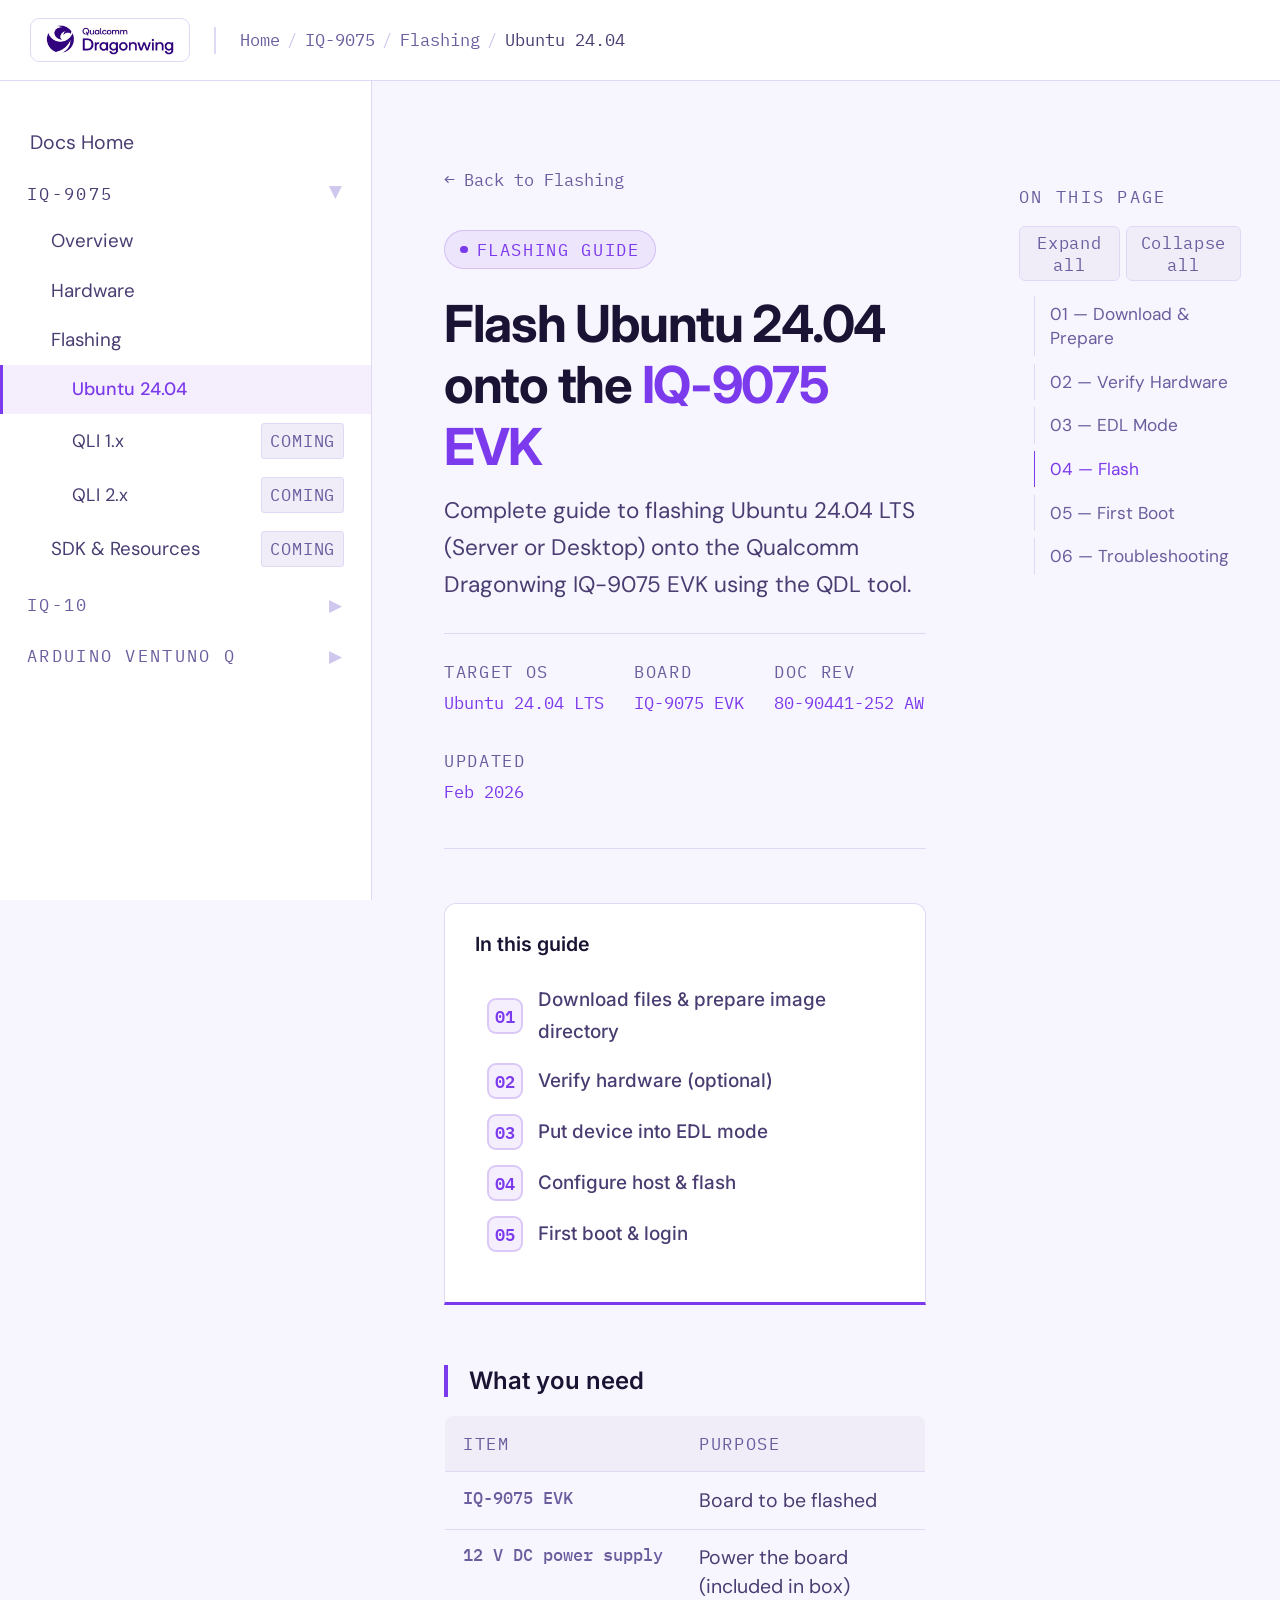
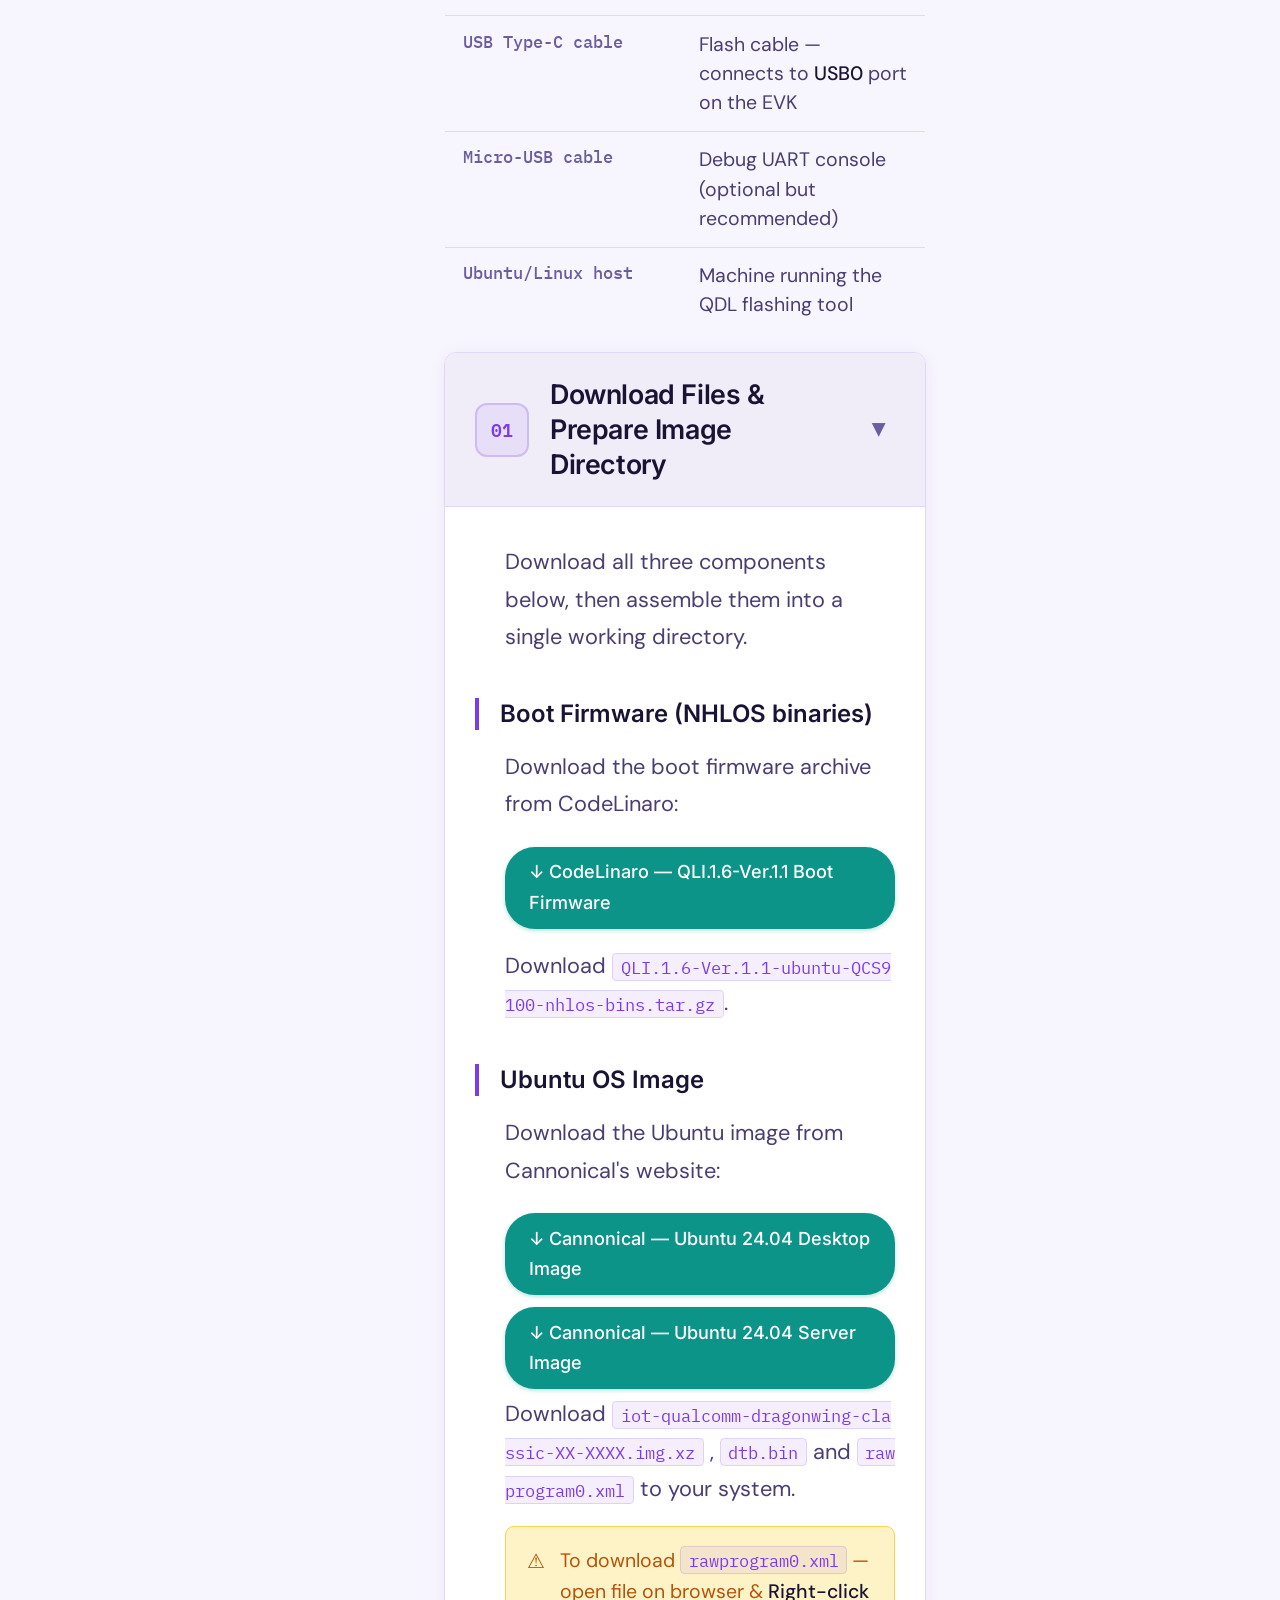
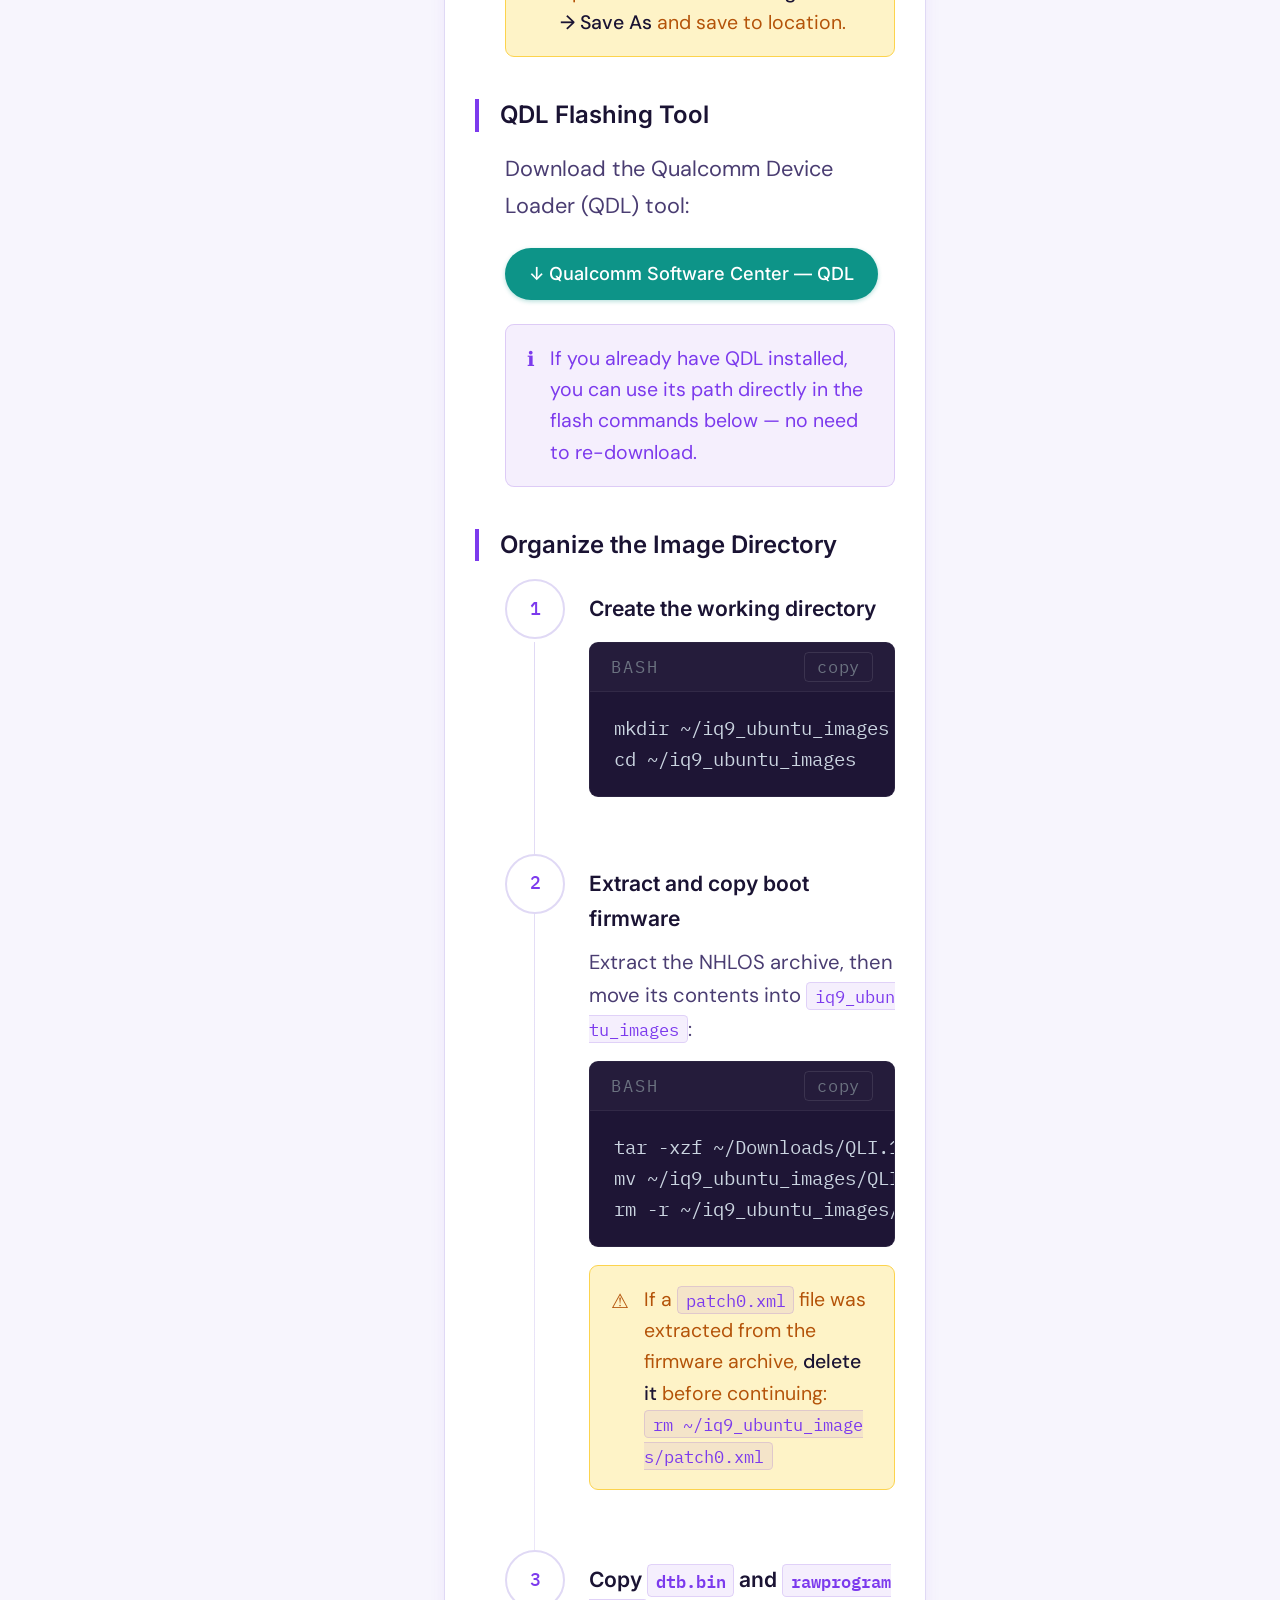
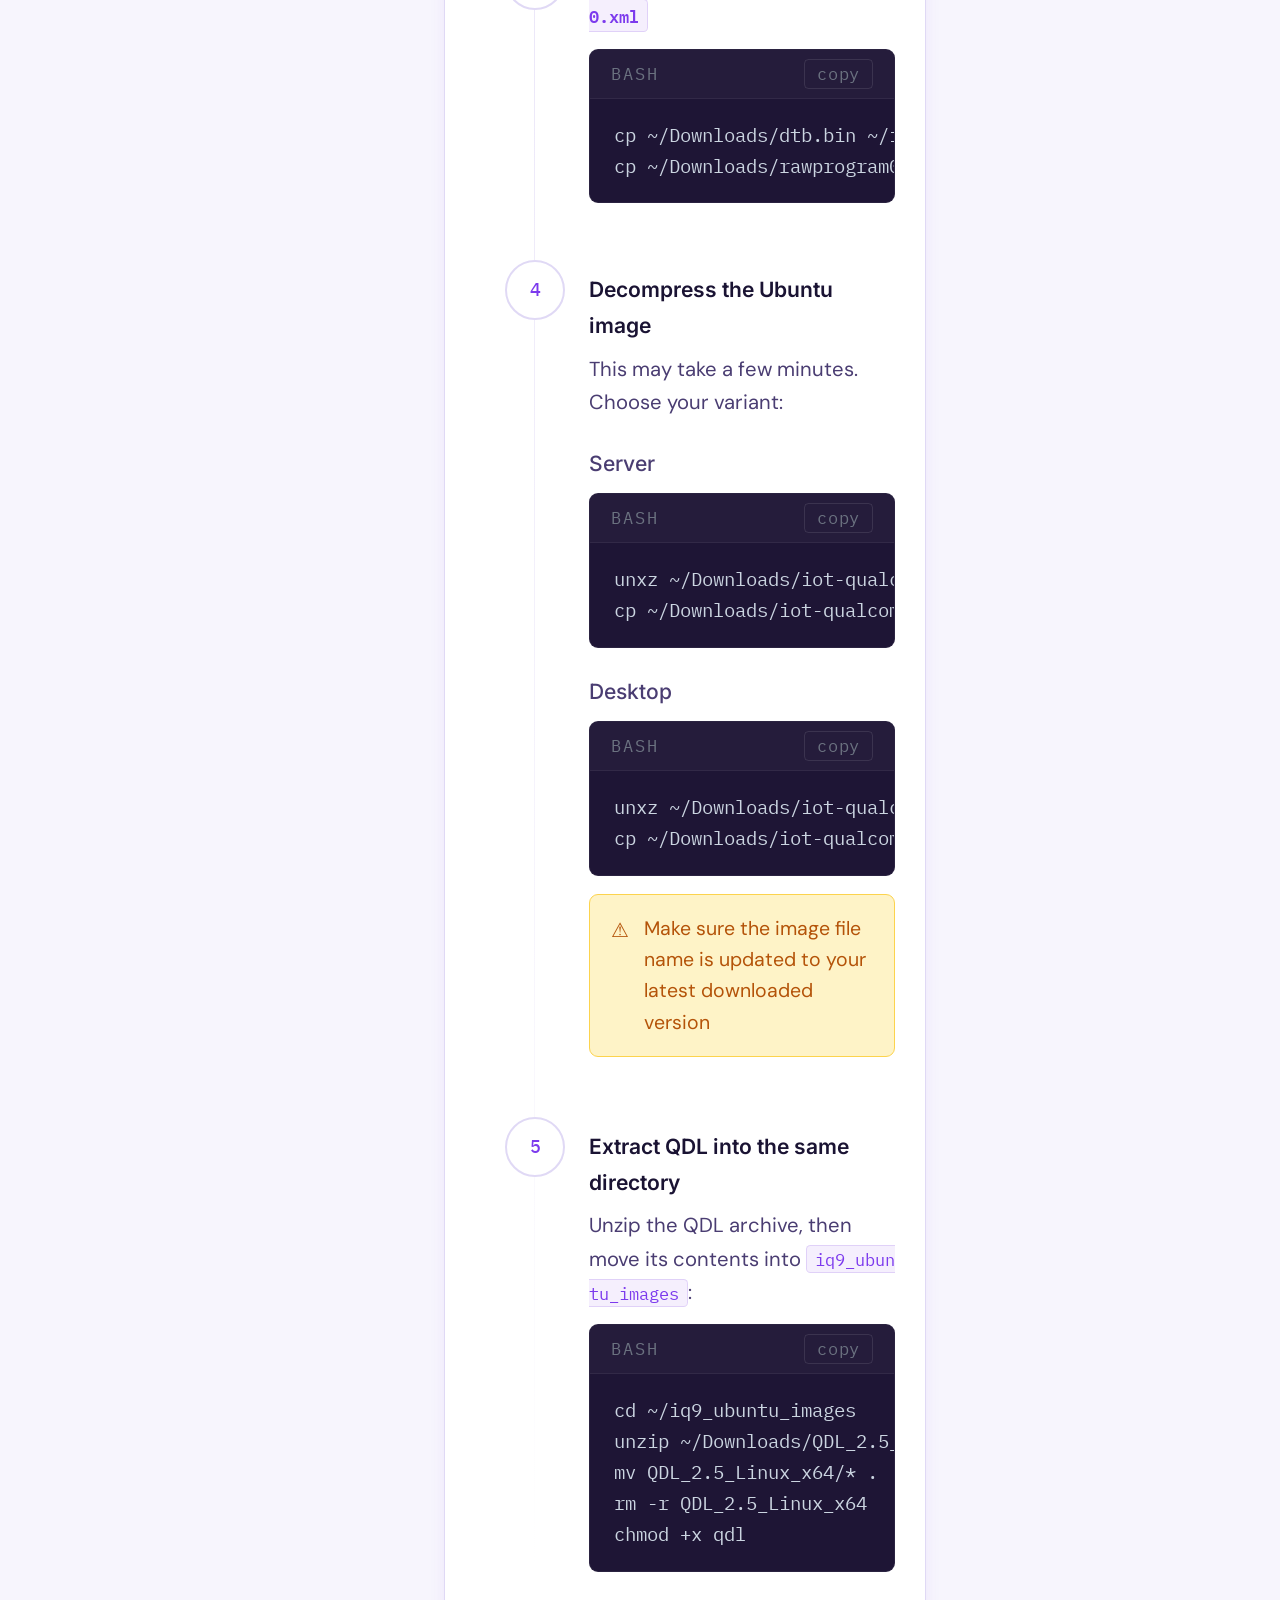
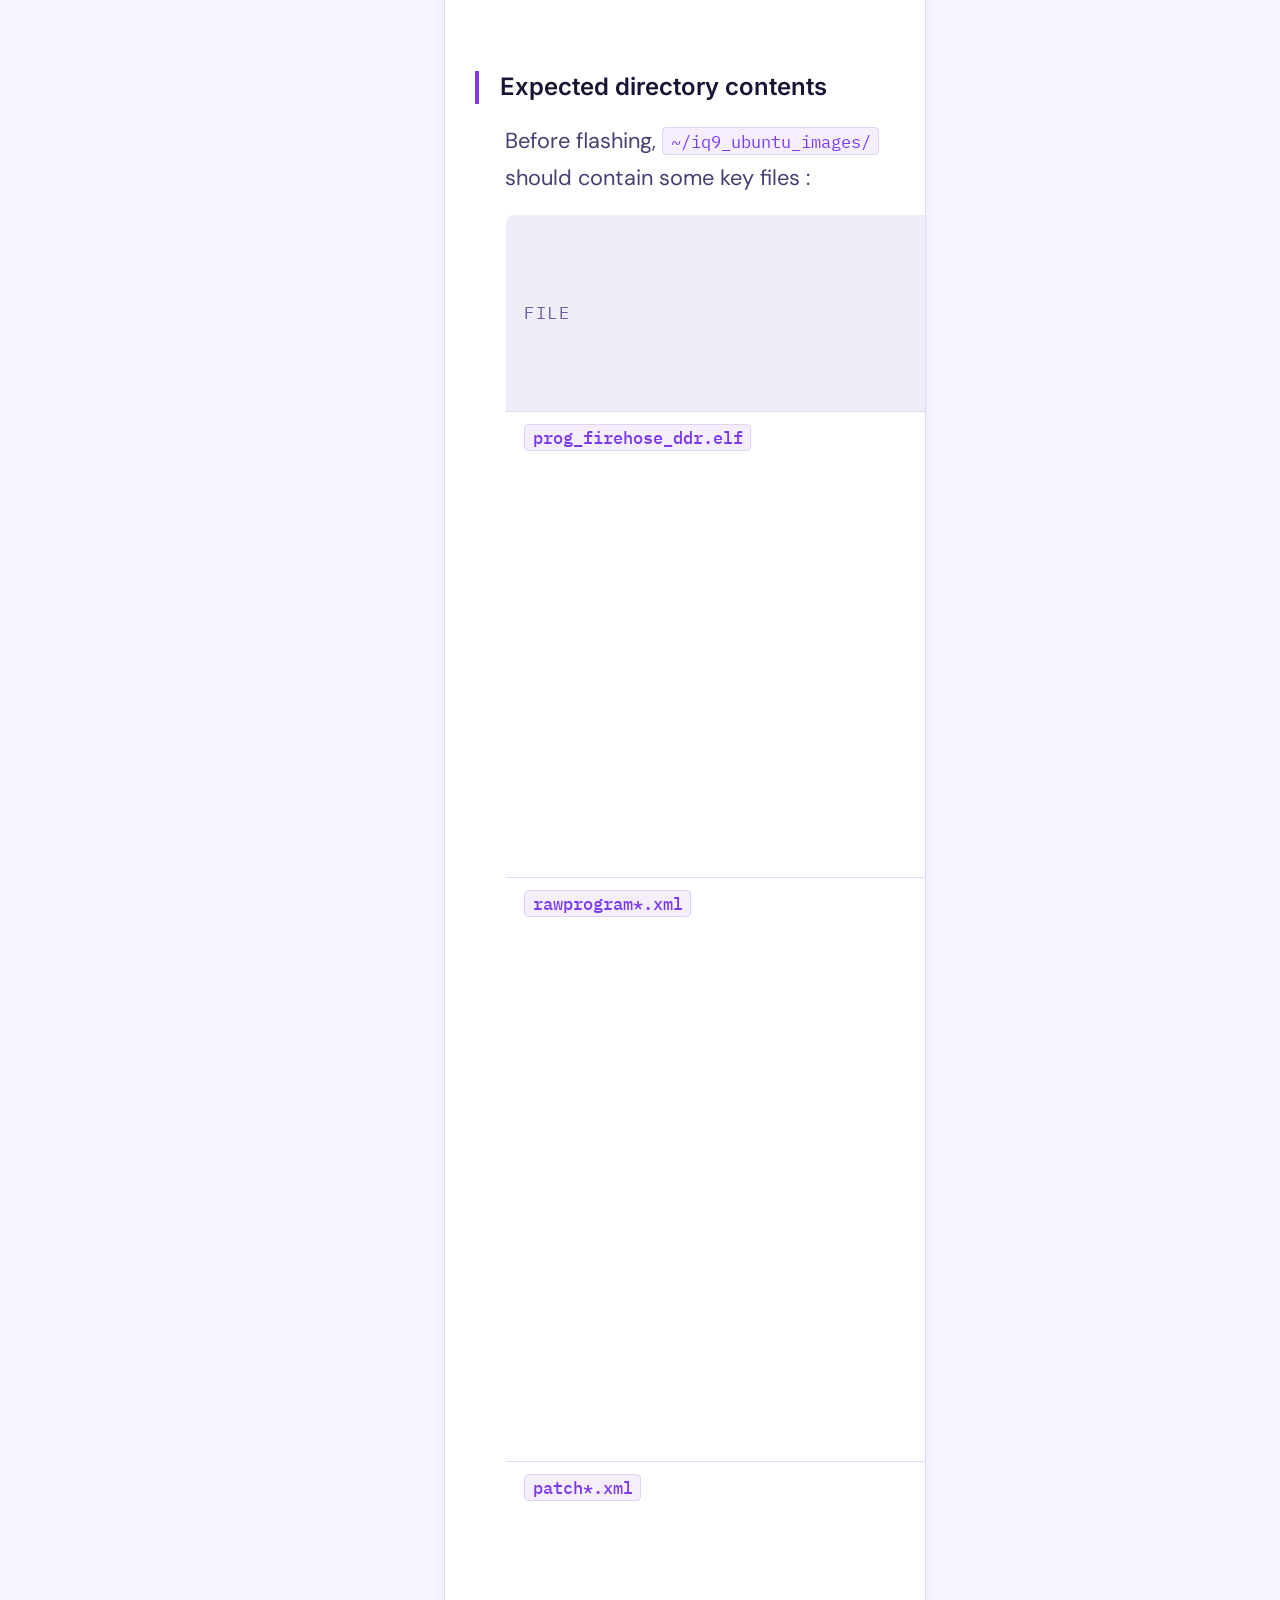
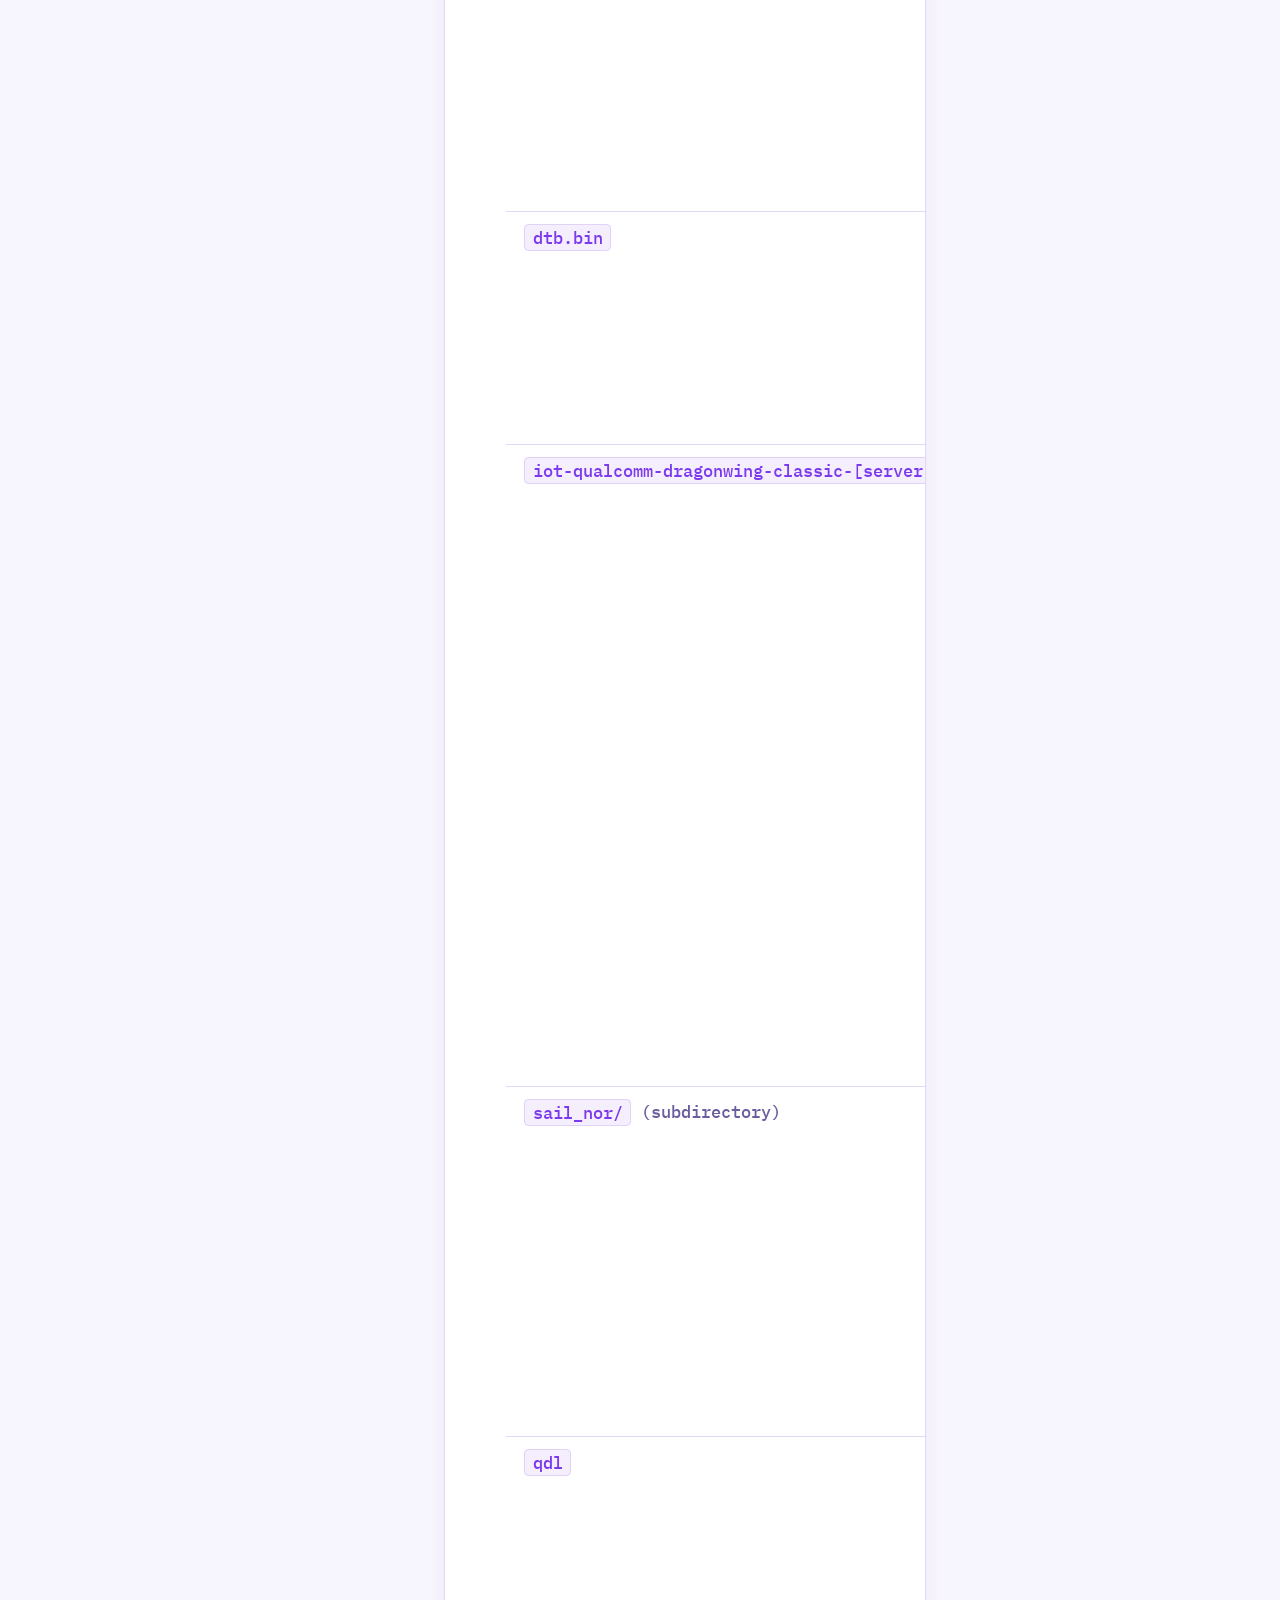
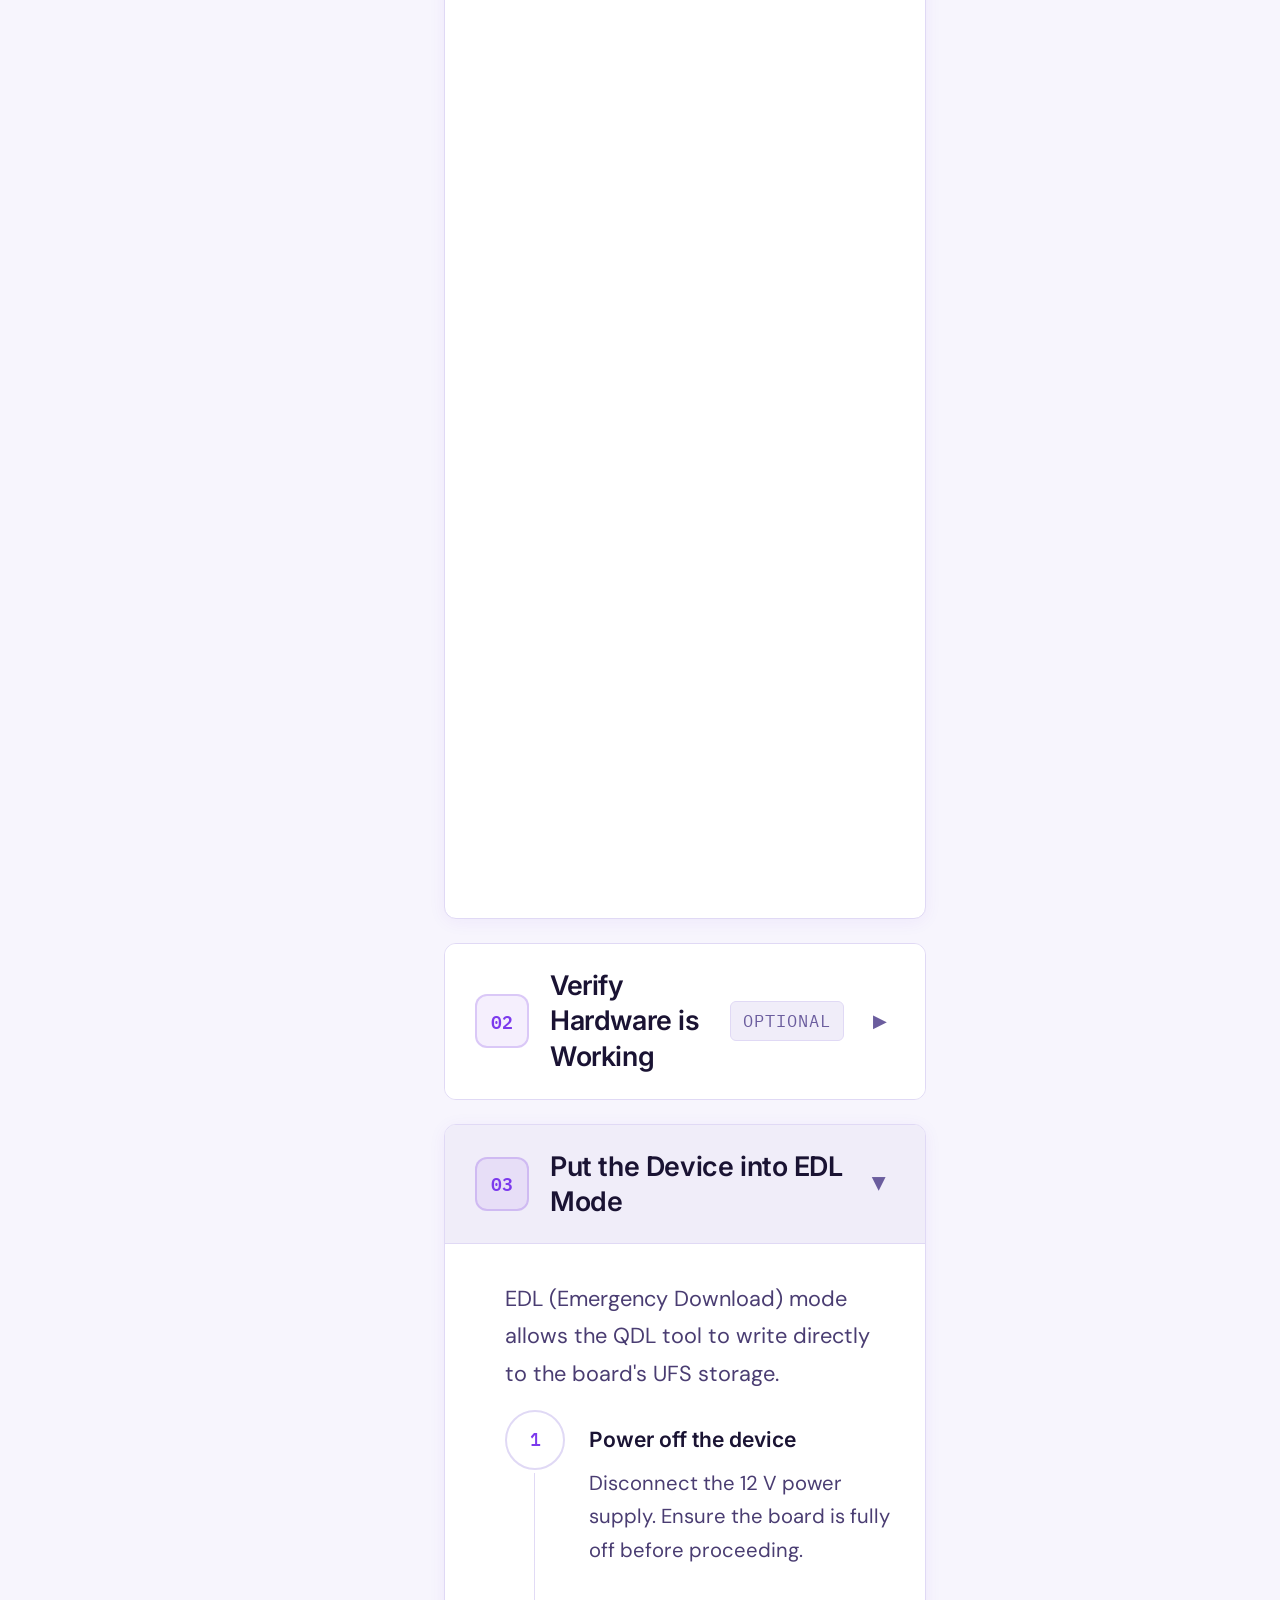
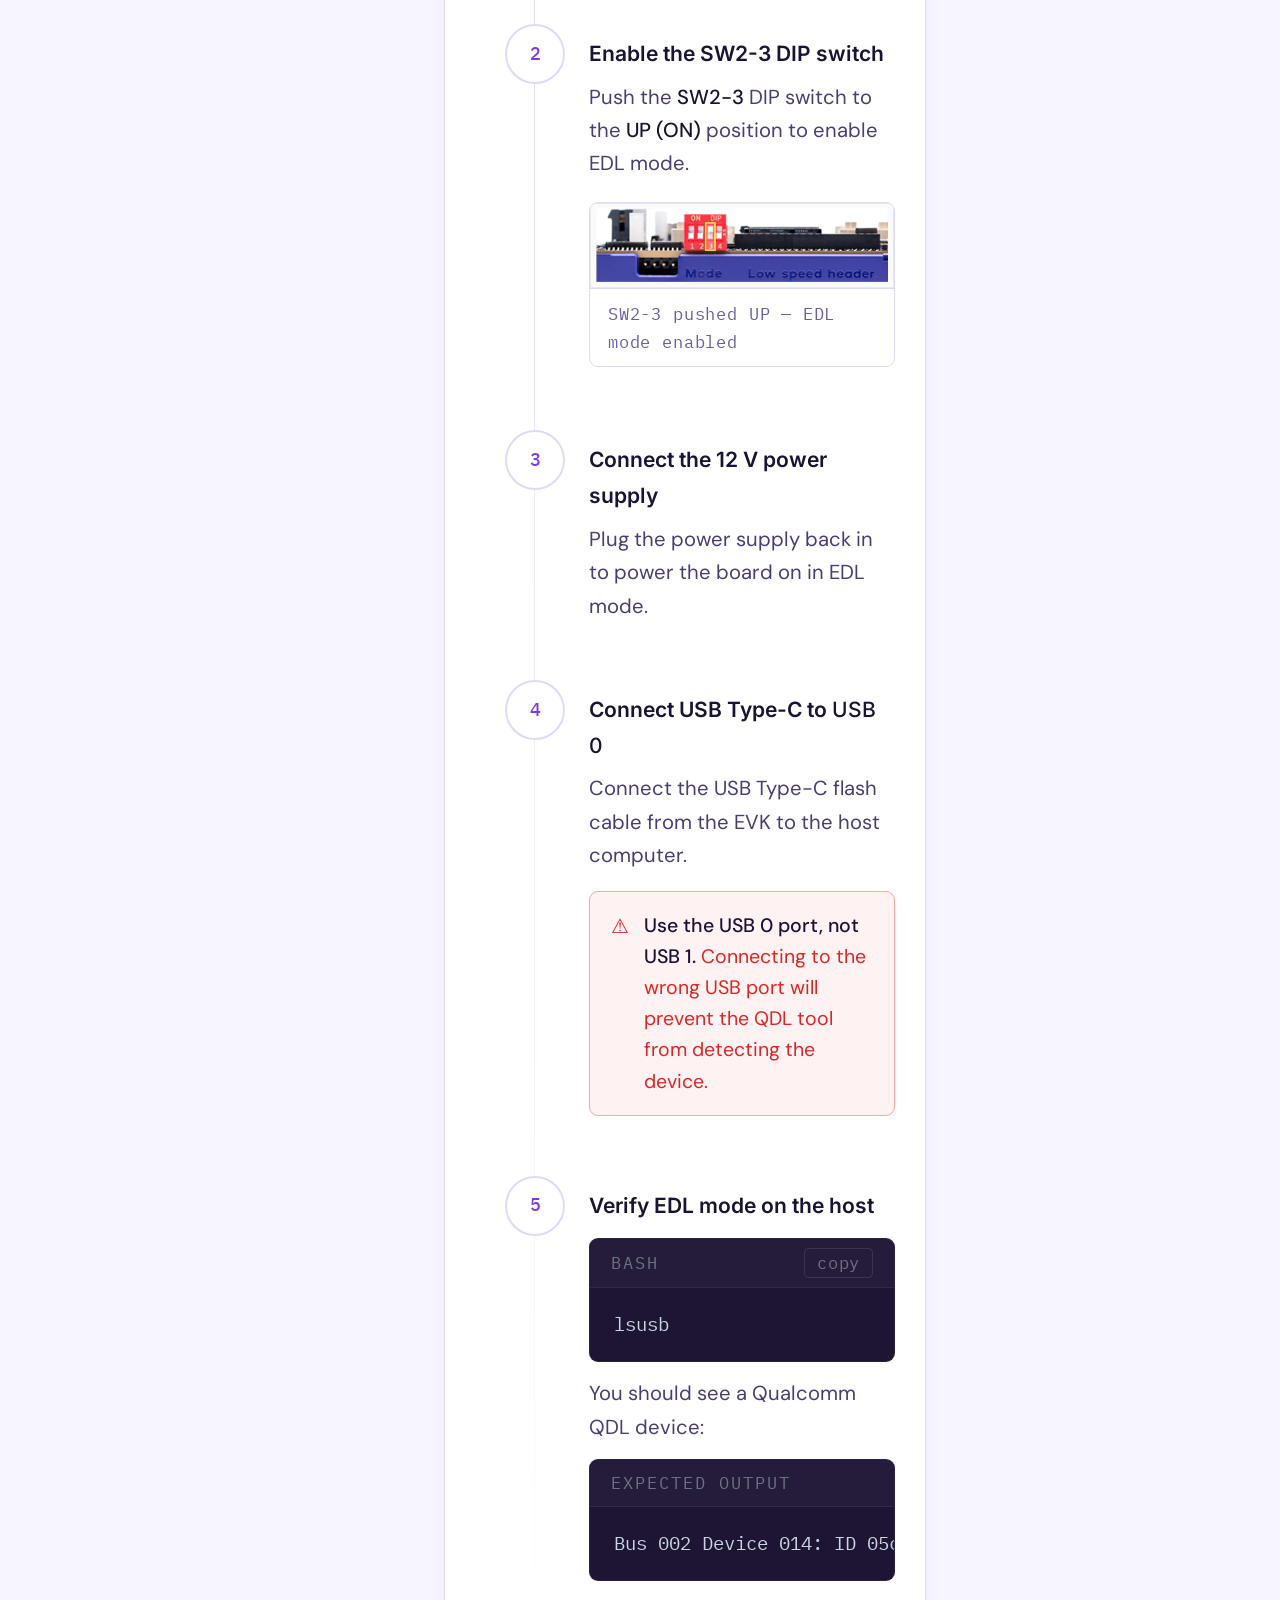
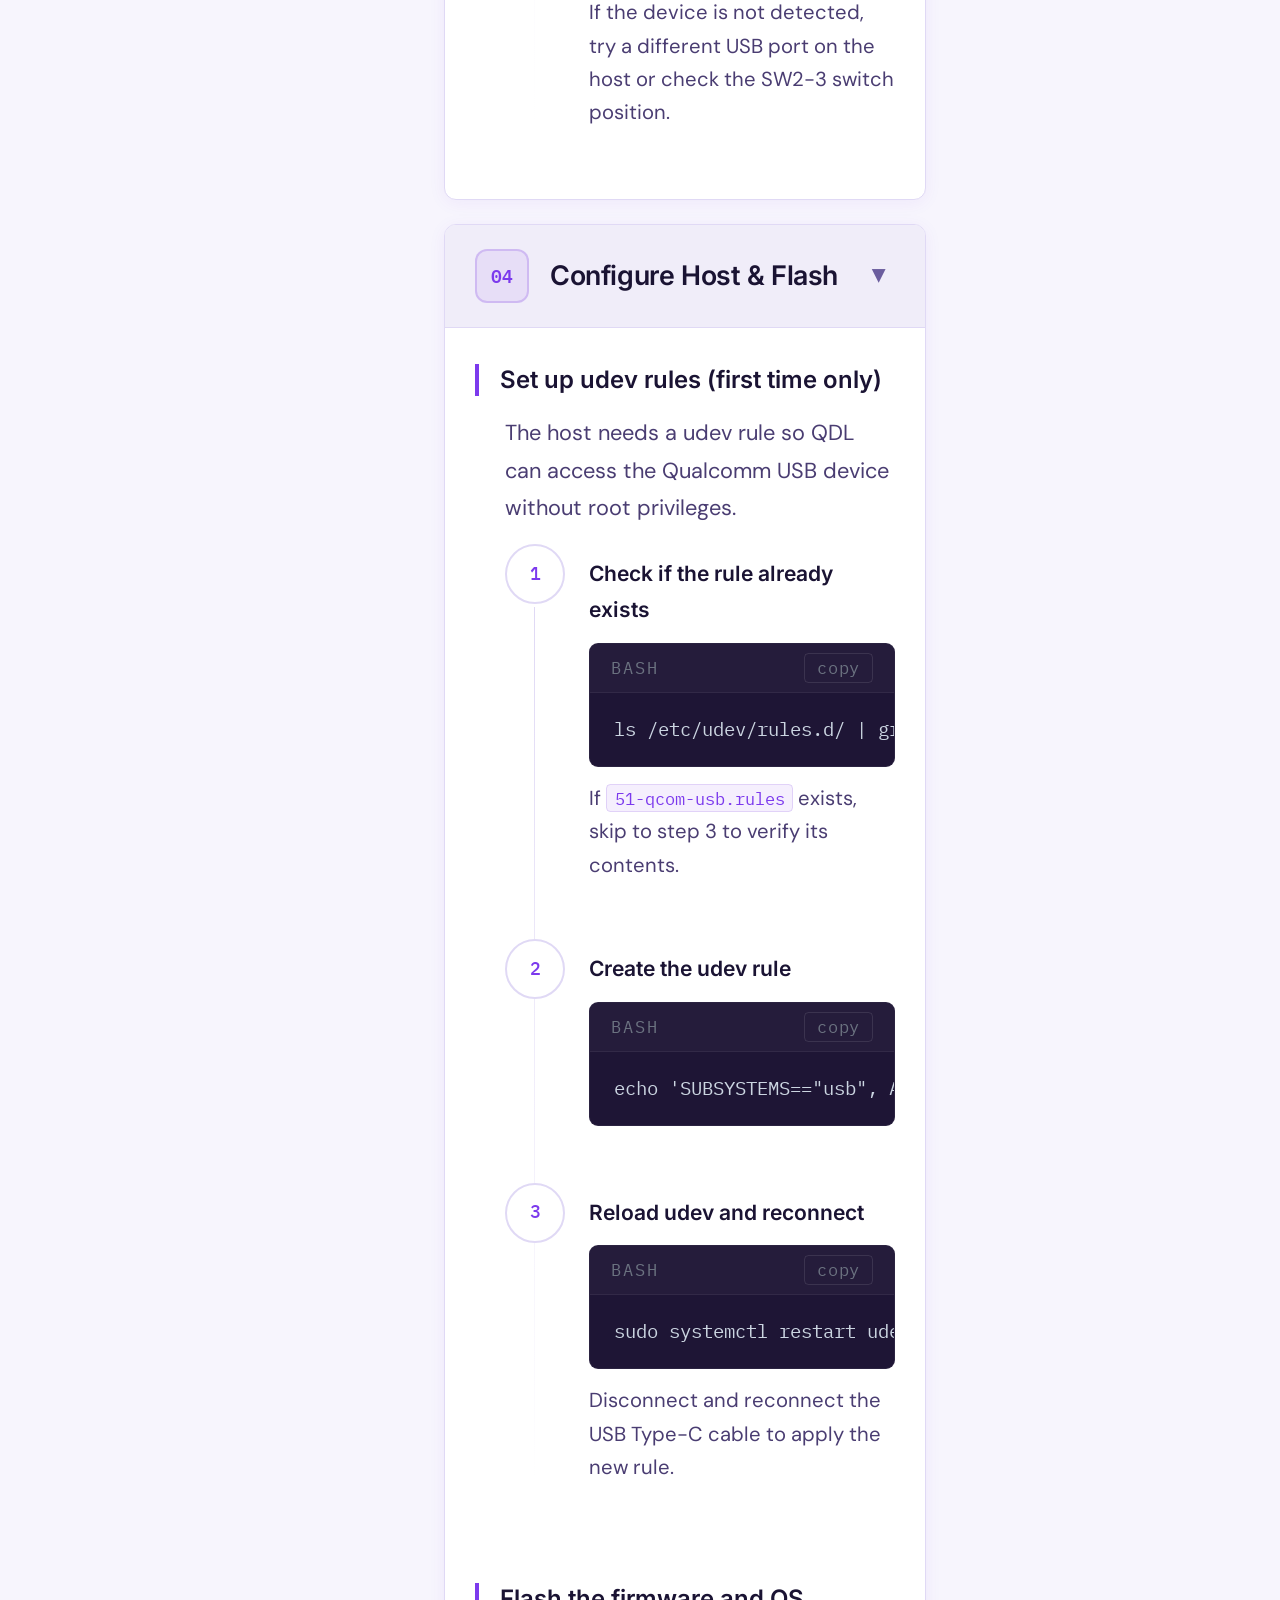
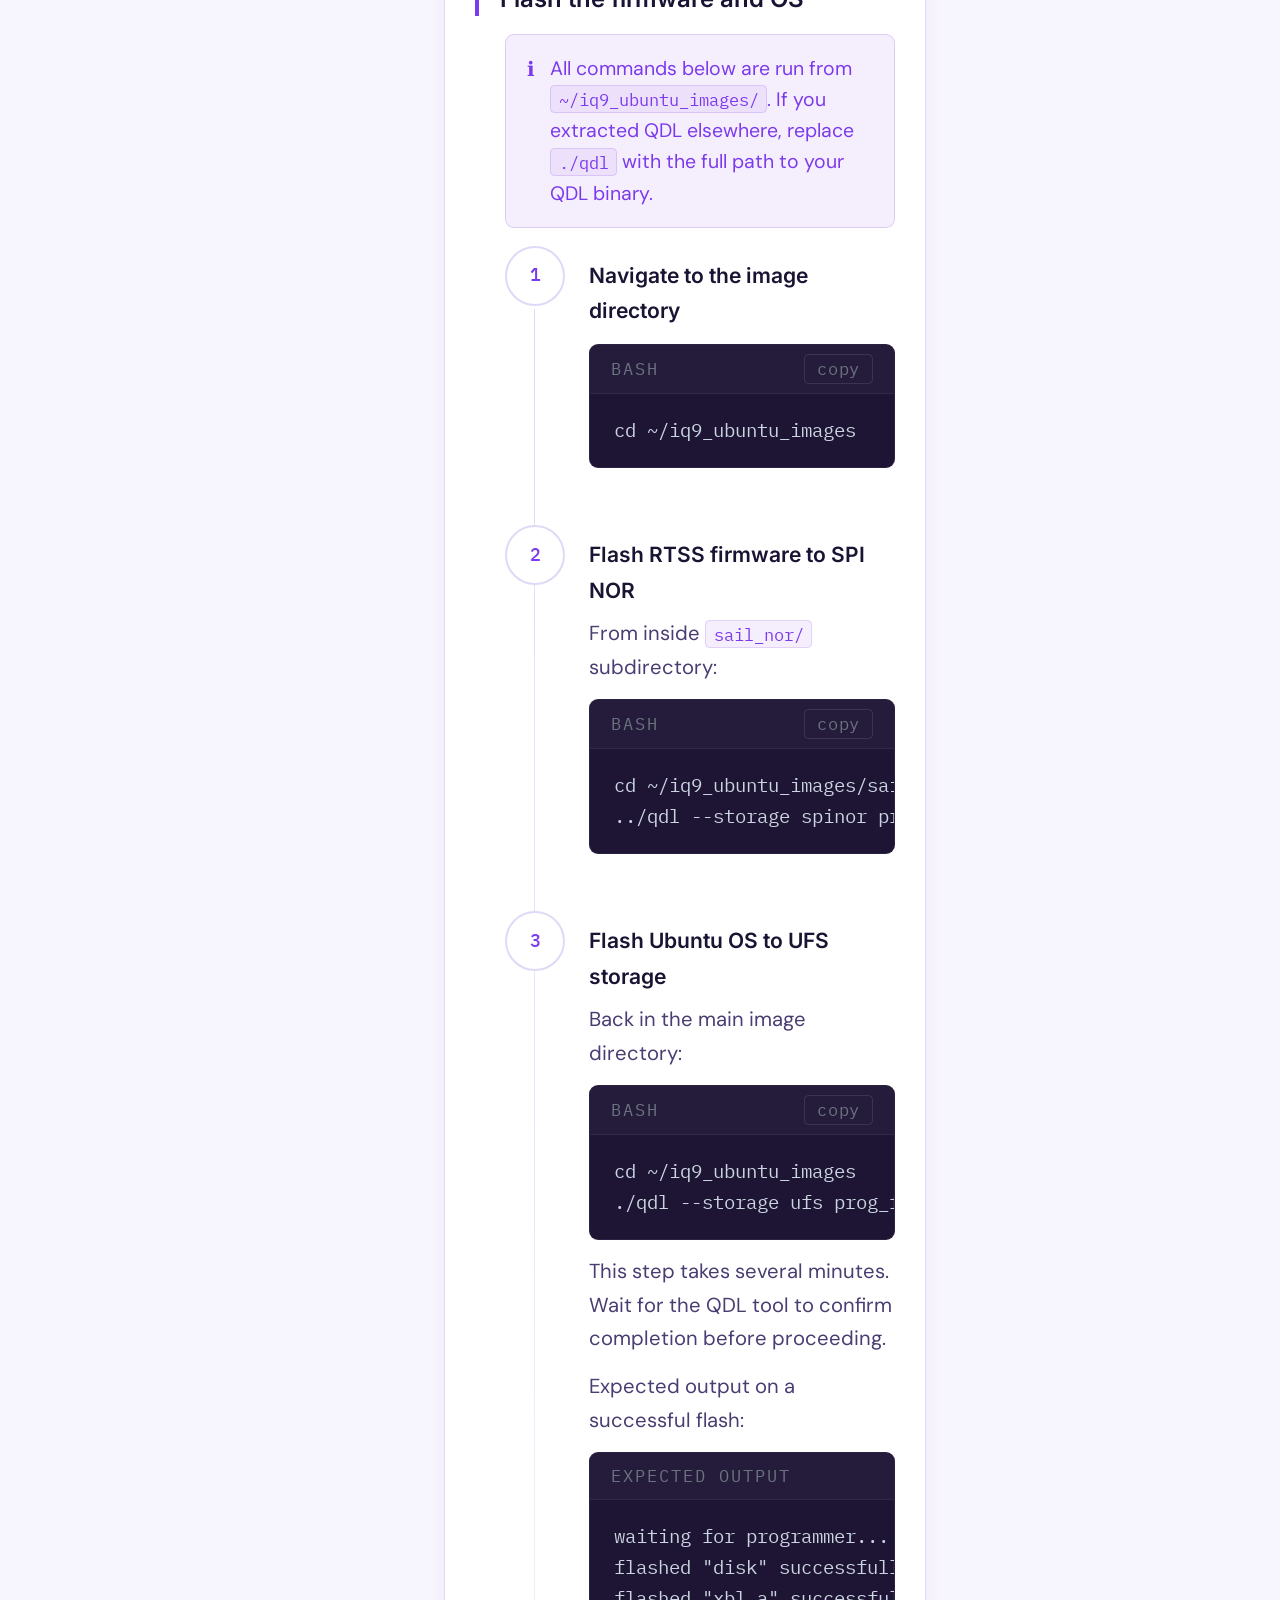
==== commit 01bdc363: "second commit" ====
--- a/iq9/flashing/ubuntu.html
+++ b/iq9/flashing/ubuntu.html
@@ -127,7 +127,7 @@
               <h3>QDL Flashing Tool</h3>
               <p>Download the Qualcomm Device Loader (QDL) tool:</p>
               <a class="dl-link" href="https://softwarecenter.qualcomm.com/catalog/item/Qualcomm_Device_Loader?osArch=X86&osDist=Debian&osType=Linux&version=2.3.9" target="_blank">
-                ↓ Qualcomm Software Center — QDL v2.3.9 (Linux x86)
+                ↓ Qualcomm Software Center — QDL
               </a>
               <div class="callout info">
                 <span class="callout-icon">ℹ</span>
@@ -153,10 +153,12 @@
                   <div class="step-num">2</div>
                   <div class="step-body">
                     <div class="step-title">Extract and copy boot firmware</div>
-                    <p class="step-desc">Extract the NHLOS archive into <code>iq9_ubuntu_images</code>:</p>
-                    <div class="code-block">
-                      <div class="code-header"><span class="code-lang">bash</span><button class="copy-btn">copy</button></div>
-                      <pre>tar -xzf ~/Downloads/QLI.1.6-Ver.1.1-ubuntu-QCS9100-nhlos-bins.tar.gz -C ~/iq9_ubuntu_images</pre>
+                    <p class="step-desc">Extract the NHLOS archive, then move its contents into <code>iq9_ubuntu_images</code>:</p>
+                    <div class="code-block">
+                      <div class="code-header"><span class="code-lang">bash</span><button class="copy-btn">copy</button></div>
+                      <pre>tar -xzf ~/Downloads/QLI.1.6-Ver.1.1-ubuntu-QCS9100-nhlos-bins.tar.gz -C ~/iq9_ubuntu_images
+mv ~/iq9_ubuntu_images/QLI.1.6-Ver.1.1-ubuntu-QCS9100-nhlos-bins/* ~/iq9_ubuntu_images/
+rm -r ~/iq9_ubuntu_images/QLI.1.6-Ver.1.1-ubuntu-QCS9100-nhlos-bins</pre>
                     </div>
                     <div class="callout warn">
                       <span class="callout-icon">⚠</span>
@@ -207,10 +209,13 @@
                   <div class="step-num">5</div>
                   <div class="step-body">
                     <div class="step-title">Extract QDL into the same directory</div>
+                    <p class="step-desc">Unzip the QDL archive, then move its contents into <code>iq9_ubuntu_images</code>:</p>
                     <div class="code-block">
                       <div class="code-header"><span class="code-lang">bash</span><button class="copy-btn">copy</button></div>
                       <pre>cd ~/iq9_ubuntu_images
-unzip ~/Downloads/qdl-linux-x86-2.3.9.zip
+unzip ~/Downloads/QDL_2.5_Linux_x64.zip
+mv QDL_2.5_Linux_x64/* .
+rm -r QDL_2.5_Linux_x64
 chmod +x qdl</pre>
                     </div>
                   </div>
--- a/assets/css/docs.css
+++ b/assets/css/docs.css
@@ -175,12 +175,62 @@
   bottom: 0;
   left: 0;
   overflow-y: auto;
+  overflow-x: hidden;
   background: var(--surface);
   border-right: 1px solid var(--border);
   padding: 24px 0 40px;
   z-index: 100;
   scrollbar-width: thin;
   scrollbar-color: var(--border) transparent;
+  transition: width 0.2s ease;
+}
+
+.sidebar.minimized {
+  width: 0 !important;
+  padding: 0;
+  border-right: none;
+  overflow: hidden;
+}
+
+/* Drag handle — right edge of sidebar */
+.sidebar-resize-handle {
+  position: fixed;
+  top: var(--topnav-h);
+  bottom: 0;
+  width: 8px;
+  margin-left: -4px;
+  cursor: col-resize;
+  z-index: 101;
+  background: transparent;
+}
+
+.sidebar-resize-handle:hover,
+.sidebar-resize-handle.dragging {
+  background: var(--accent-bright);
+  opacity: 0.35;
+}
+
+.sidebar-resize-handle::after {
+  content: '⋮';
+  position: absolute;
+  top: 50%;
+  left: 50%;
+  transform: translate(-50%, -50%);
+  font-size: 14px;
+  color: var(--text-muted);
+  background: var(--surface);
+  border: 1px solid var(--border);
+  border-radius: 6px;
+  padding: 8px 3px;
+  line-height: 1;
+  pointer-events: none;
+  opacity: 0;
+  transition: opacity 0.15s;
+}
+
+.sidebar-resize-handle:hover::after,
+.sidebar-resize-handle.dragging::after {
+  opacity: 1;
 }
 
 .sidebar::-webkit-scrollbar { width: 3px; }
@@ -316,6 +366,54 @@
   top: calc(var(--topnav-h) + 20px);
   align-self: flex-start;
   padding: clamp(24px, 4vw, 48px) 16px 0 4px;
+  transition: width 0.2s ease, padding 0.2s ease;
+  overflow: hidden;
+}
+
+.page-toc.minimized {
+  width: 0 !important;
+  padding-left: 0;
+  padding-right: 0;
+  overflow: hidden;
+}
+
+/* Drag handle — left edge of TOC */
+.toc-resize-handle {
+  position: fixed;
+  width: 8px;
+  margin-left: -4px;
+  cursor: col-resize;
+  z-index: 10;
+  background: transparent;
+}
+
+.toc-resize-handle:hover,
+.toc-resize-handle.dragging {
+  background: var(--accent-bright);
+  opacity: 0.35;
+}
+
+.toc-resize-handle::after {
+  content: '⋮';
+  position: absolute;
+  top: 50%;
+  left: 50%;
+  transform: translate(-50%, -50%);
+  font-size: 14px;
+  color: var(--text-muted);
+  background: var(--surface);
+  border: 1px solid var(--border);
+  border-radius: 6px;
+  padding: 8px 3px;
+  line-height: 1;
+  pointer-events: none;
+  opacity: 0;
+  transition: opacity 0.15s;
+}
+
+.toc-resize-handle:hover::after,
+.toc-resize-handle.dragging::after {
+  opacity: 1;
 }
 
 .page-toc-label {
@@ -1302,27 +1400,28 @@
 .dl-link {
   display: inline-flex;
   align-items: center;
-  gap: 5px;
-  font-family: 'IBM Plex Mono', monospace;
-  font-size: 10px;
-  color: #0f766e;
-  background: rgba(13,148,136,0.1);
-  border: 1px solid rgba(13,148,136,0.3);
-  padding: 4px 10px;
-  border-radius: 4px;
+  gap: 6px;
+  font-family: 'Inter', sans-serif;
+  font-size: 12px;
+  font-weight: 500;
+  color: #fff;
+  background: #0d9488;
+  border: none;
+  padding: 7px 16px;
+  border-radius: 20px;
   text-decoration: none;
   transition: all 0.15s;
   margin: 4px 0;
-  font-weight: 500;
-  letter-spacing: 0.02em;
   cursor: pointer;
+  box-shadow: 0 1px 3px rgba(13,148,136,0.3);
 }
 
 .dl-link:hover {
-  background: rgba(13,148,136,0.18);
-  border-color: #0d9488;
-  color: #115e59;
-  text-decoration: none;
+  background: #0f766e;
+  color: #fff;
+  box-shadow: 0 2px 6px rgba(13,148,136,0.4);
+  text-decoration: none;
+  transform: translateY(-1px);
 }
 
 /* ═══════════════════════════════════════════════
@@ -1460,16 +1559,25 @@
 
 /* ═══════════════════════════════════════════════
    RESPONSIVE
-   ═══════════════════════════════════════════════ */
-@media (max-width: 1280px) {
-  :root { --toc-w: 160px; }
-}
-
-@media (max-width: 1100px) {
-  .page-toc { display: none; }
-}
-
-@media (max-width: 860px) {
+   Note: zoom:1.5 means CSS px breakpoints fire at
+   1.5× the actual viewport width. These values are
+   tuned for that.
+   ═══════════════════════════════════════════════ */
+
+/* Shrink right TOC first */
+@media (max-width: 900px) {
+  :root { --toc-w: 140px; }
+}
+
+/* Hide right TOC, reclaim space */
+@media (max-width: 760px) {
+  .page-toc {
+    display: none;
+  }
+}
+
+/* Collapse left sidebar into hamburger overlay */
+@media (max-width: 620px) {
   :root { --sidebar-w: 0px; }
 
   .sidebar {
@@ -1490,7 +1598,9 @@
   .topnav-sep { display: none; }
 }
 
-@media (max-width: 500px) {
+/* Stack grids on narrow screens */
+@media (max-width: 400px) {
   .kit-grid, .hub-grid, .os-grid { grid-template-columns: 1fr; }
   .meta-row { gap: 12px; }
-}
+  .bottom-nav { flex-wrap: wrap; justify-content: center; }
+}
